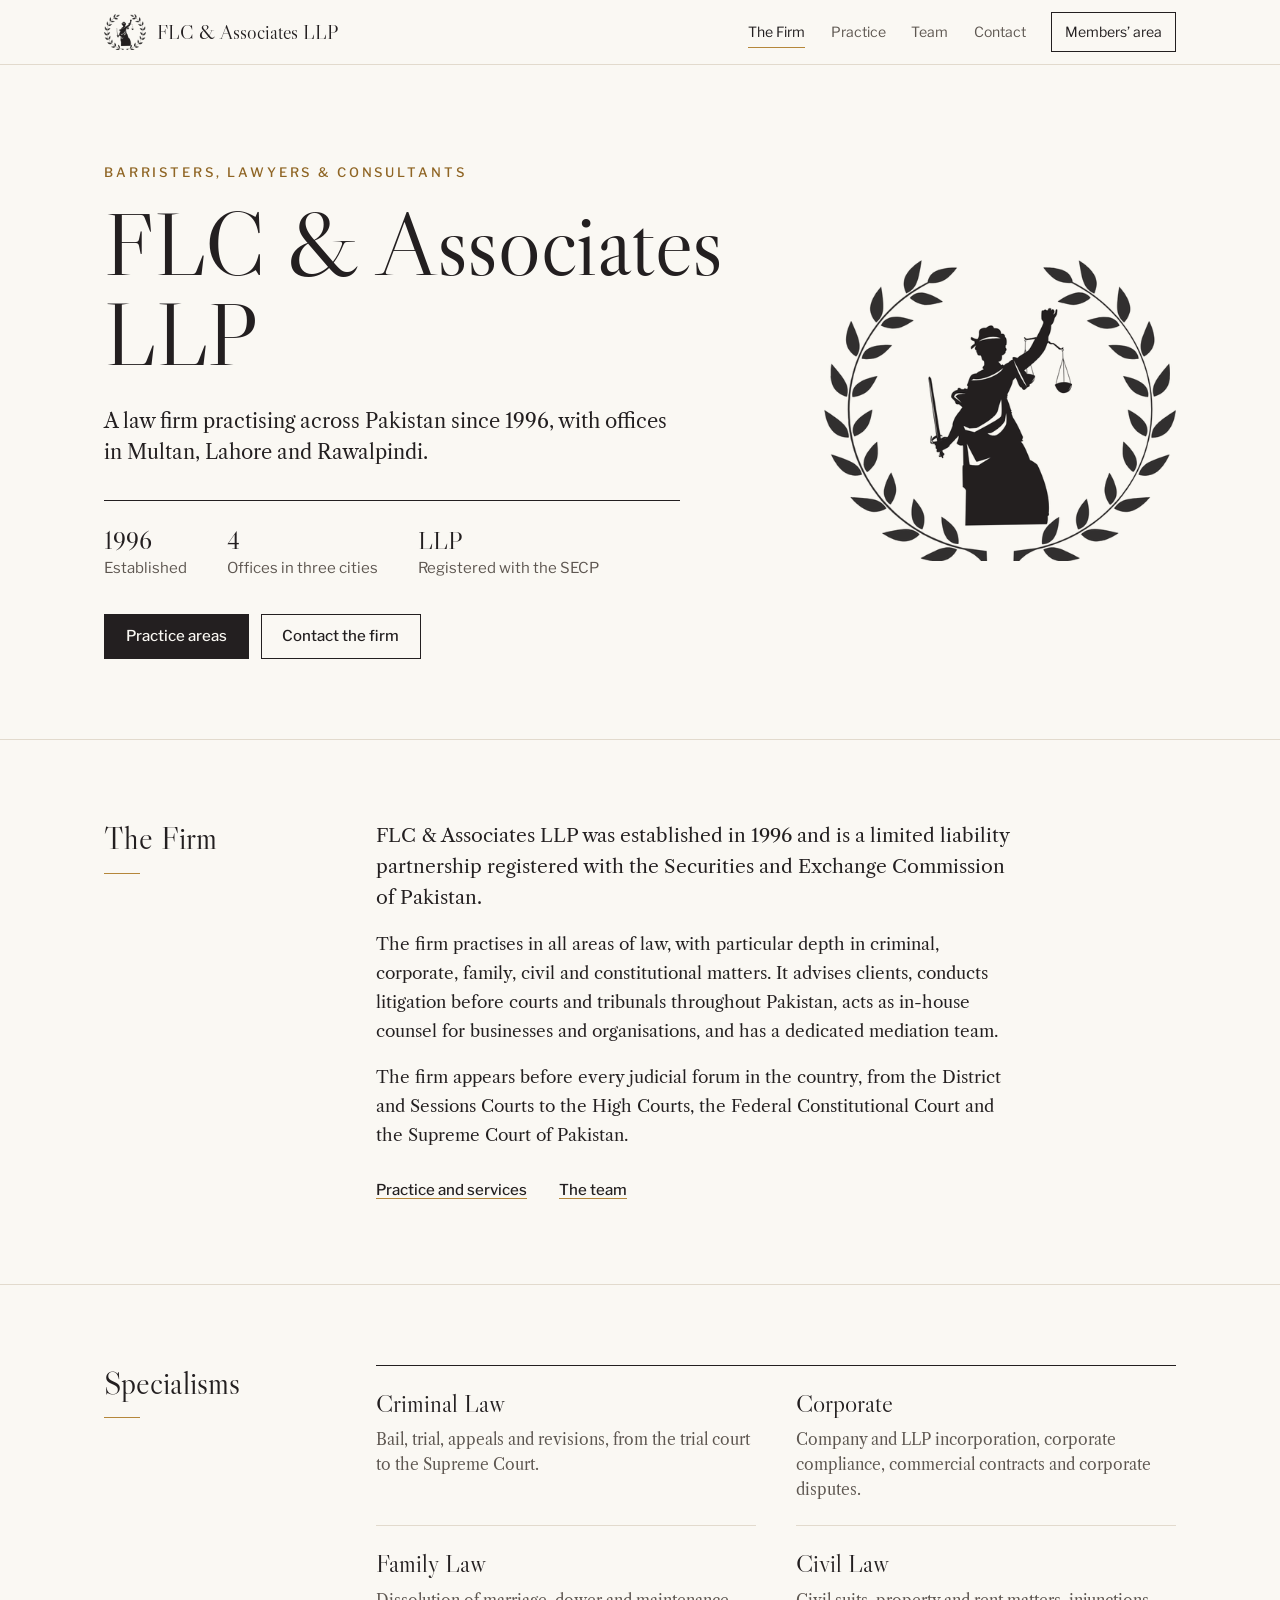
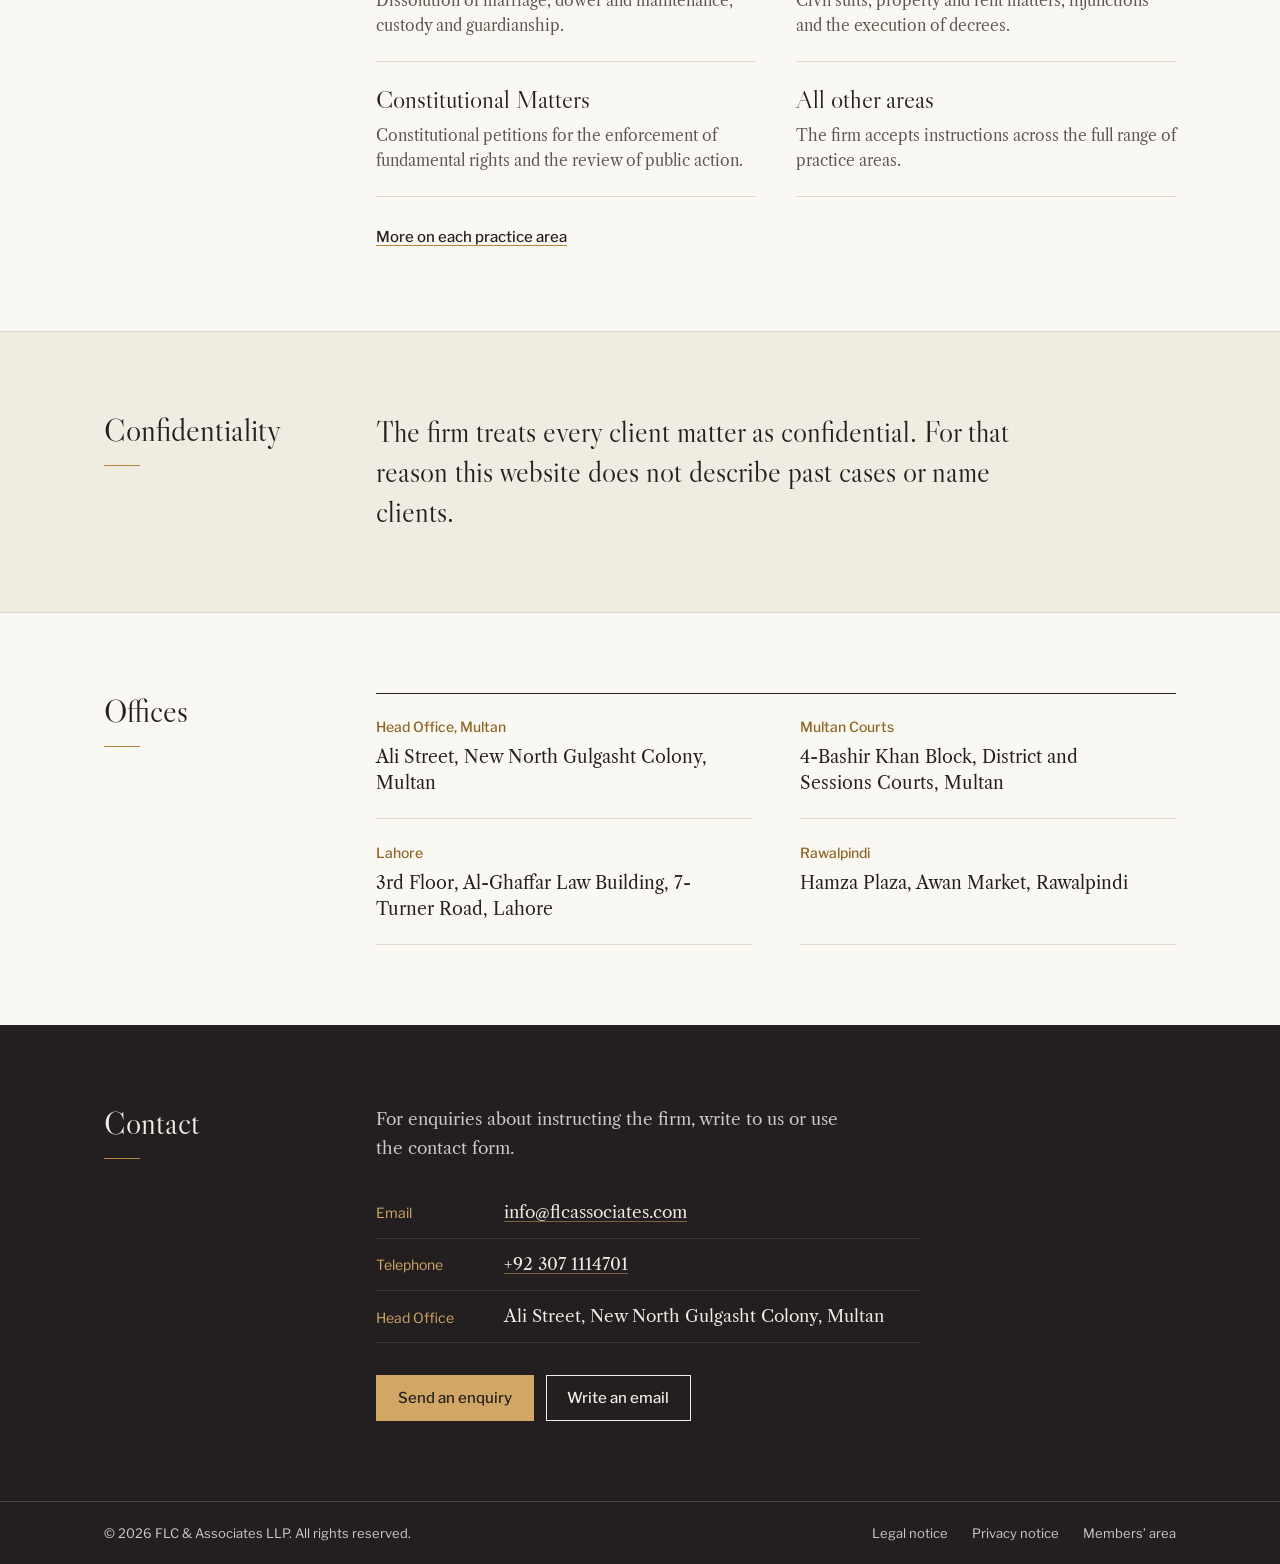
==== index.html @ a40464dc "First version of the FLC & Associates LLP website Pages: The Firm, Practice, Team, Ghalib Naseer pro" ====
<!doctype html>
<html lang="en-GB">
<head>
<meta charset="utf-8">
<meta name="viewport" content="width=device-width, initial-scale=1, viewport-fit=cover">
<title>FLC &amp; Associates LLP</title>
<meta name="description" content="FLC &amp; Associates LLP is a law firm established in 1996 with offices in Multan, Lahore and Rawalpindi, practising in criminal, corporate, family, civil and constitutional law before every court in Pakistan.">
<link rel="canonical" href="https://flcassociates.com/">
<meta property="og:type" content="website">
<meta property="og:site_name" content="FLC &amp; Associates LLP">
<meta property="og:title" content="FLC &amp; Associates LLP">
<meta property="og:description" content="FLC &amp; Associates LLP is a law firm established in 1996 with offices in Multan, Lahore and Rawalpindi, practising in criminal, corporate, family, civil and constitutional law before every court in Pakistan.">
<meta property="og:url" content="https://flcassociates.com/">
<link rel="icon" type="image/png" href="favicon.png">
<link rel="apple-touch-icon" href="img/apple-touch-icon.png">
<link rel="preload" href="fonts/libre-caslon-display-latin-400-normal.woff2" as="font" type="font/woff2" crossorigin>
<link rel="preload" href="fonts/libre-caslon-text-latin-400-normal.woff2" as="font" type="font/woff2" crossorigin>
<link rel="stylesheet" href="site.css">
<script type="application/ld+json">
{
  "@context": "https://schema.org",
  "@type": "LegalService",
  "@id": "https://flcassociates.com/#firm",
  "name": "FLC & Associates LLP",
  "url": "https://flcassociates.com/",
  "logo": "https://flcassociates.com/img/emblem-480.png",
  "email": "info@flcassociates.com",
  "telephone": "+92-307-1114701",
  "foundingDate": "1996",
  "areaServed": "Pakistan",
  "address": [
    { "@type": "PostalAddress", "streetAddress": "Ali Street, New North Gulgasht Colony", "addressLocality": "Multan", "addressCountry": "PK" },
    { "@type": "PostalAddress", "streetAddress": "4-Bashir Khan Block, District and Sessions Courts", "addressLocality": "Multan", "addressCountry": "PK" },
    { "@type": "PostalAddress", "streetAddress": "3rd Floor, Al-Ghaffar Law Building, 7-Turner Road", "addressLocality": "Lahore", "addressCountry": "PK" },
    { "@type": "PostalAddress", "streetAddress": "Hamza Plaza, Awan Market", "addressLocality": "Rawalpindi", "addressCountry": "PK" }
  ]
}
</script>
</head>
<body>
<a class="skip" href="#main">Skip to content</a>
<header class="topbar">
  <div class="wrap">
    <a class="brand" href="./"><img src="img/emblem-480.png" width="480" height="410" alt=""><span>FLC &amp; Associates LLP</span></a>
    <nav class="nav" aria-label="Site">
      <a href="index.html" aria-current="page">The Firm</a>
      <a href="practice.html">Practice</a>
      <a href="team.html">Team</a>
      <a href="contact.html">Contact</a>
      <a class="members" href="https://caselawdatabase.flcassociates.com/" rel="nofollow">Members<span class="m-hide">’ area</span></a>
    </nav>
  </div>
</header>
<main id="main">
<section class="firm-hero" aria-label="Introduction">
  <div class="wrap">
    <div>
      <p class="eyebrow">Barristers, Lawyers &amp; Consultants</p>
      <h1>FLC &amp; Associates LLP</h1>
      <p class="lede">A law firm practising across Pakistan since 1996, with offices in Multan, Lahore and Rawalpindi.</p>
      <div class="facts">
        <p><b>1996</b>Established</p>
        <p><b>4</b>Offices in three cities</p>
        <p><b>LLP</b>Registered with the SECP</p>
      </div>
      <div class="actions">
        <a class="btn btn-solid" href="practice.html">Practice areas</a>
        <a class="btn" href="contact.html">Contact the firm</a>
      </div>
    </div>
    <img class="emblem" src="img/emblem-480.png" width="480" height="410" alt="FLC &amp; Associates LLP emblem: the figure of Justice within a laurel wreath">
  </div>
</section>

<section class="section" id="firm" aria-labelledby="firm-h">
  <div class="wrap">
    <h2 id="firm-h">The Firm</h2>
    <div class="prose">
      <p class="lead">FLC &amp; Associates LLP was established in 1996 and is a limited liability partnership registered with the Securities and Exchange Commission of Pakistan.</p>
      <p>The firm practises in all areas of law, with particular depth in criminal, corporate, family, civil and constitutional matters. It advises clients, conducts litigation before courts and tribunals throughout Pakistan, acts as in-house counsel for businesses and organisations, and has a dedicated mediation team.</p>
      <p>The firm appears before every judicial forum in the country, from the District and Sessions Courts to the High Courts, the Federal Constitutional Court and the Supreme Court of Pakistan.</p>
      <div class="more"><a href="practice.html">Practice and services</a><a href="team.html">The team</a></div>
    </div>
  </div>
</section>

<section class="section" id="specialisms" aria-labelledby="spec-h">
  <div class="wrap">
    <h2 id="spec-h">Specialisms</h2>
    <div>
      <ul class="practice">
        <li><h3>Criminal Law</h3><p>Bail, trial, appeals and revisions, from the trial court to the Supreme Court.</p></li>
        <li><h3>Corporate</h3><p>Company and LLP incorporation, corporate compliance, commercial contracts and corporate disputes.</p></li>
        <li><h3>Family Law</h3><p>Dissolution of marriage, dower and maintenance, custody and guardianship.</p></li>
        <li><h3>Civil Law</h3><p>Civil suits, property and rent matters, injunctions and the execution of decrees.</p></li>
        <li><h3>Constitutional Matters</h3><p>Constitutional petitions for the enforcement of fundamental rights and the review of public action.</p></li>
        <li><h3>All other areas</h3><p>The firm accepts instructions across the full range of practice areas.</p></li>
      </ul>
      <div class="more"><a href="practice.html">More on each practice area</a></div>
    </div>
  </div>
</section>

<section class="section band" aria-labelledby="conf-h">
  <div class="wrap">
    <h2 id="conf-h">Confidentiality</h2>
    <div>
      <blockquote><p>The firm treats every client matter as confidential. For that reason this website does not describe past cases or name clients.</p></blockquote>
    </div>
  </div>
</section>

<section class="section" id="offices" aria-labelledby="offices-h">
  <div class="wrap">
    <h2 id="offices-h">Offices</h2>
    <div>
      <ul class="offices">
        <li><p class="where">Head Office, Multan</p><address>Ali Street, New North Gulgasht Colony, Multan</address></li>
        <li><p class="where">Multan Courts</p><address>4-Bashir Khan Block, District and Sessions Courts, Multan</address></li>
        <li><p class="where">Lahore</p><address>3rd Floor, Al-Ghaffar Law Building, 7-Turner Road, Lahore</address></li>
        <li><p class="where">Rawalpindi</p><address>Hamza Plaza, Awan Market, Rawalpindi</address></li>
      </ul>
    </div>
  </div>
</section>

</main>
<section class="contact" id="contact" aria-labelledby="contact-h">
  <div class="wrap">
    <h2 id="contact-h">Contact</h2>
    <div>
      <p class="note">For enquiries about instructing the firm, write to us or use the contact form.</p>
      <dl>
        <div><dt>Email</dt><dd><a href="mailto:info@flcassociates.com">info@flcassociates.com</a></dd></div>
        <div><dt>Telephone</dt><dd><a href="tel:+923071114701">+92 307 1114701</a></dd></div>
        <div><dt>Head Office</dt><dd>Ali Street, New North Gulgasht Colony, Multan</dd></div>
      </dl>
      <div class="actions">
        <a class="btn btn-solid" href="contact.html#form">Send an enquiry</a>
        <a class="btn" href="mailto:info@flcassociates.com">Write an email</a>
      </div>
    </div>
  </div>
</section>
<footer class="site">
  <div class="wrap">
    <span>© 2026 FLC &amp; Associates LLP. All rights reserved.</span>
    <nav aria-label="Legal">
      <a href="legal-notice.html">Legal notice</a>
      <a href="privacy.html">Privacy notice</a>
      <a href="https://caselawdatabase.flcassociates.com/" rel="nofollow">Members’ area</a>
    </nav>
  </div>
</footer>
</body>
</html>
---- site.css ----
@font-face { font-family: "Caslon Display"; src: url("fonts/libre-caslon-display-latin-400-normal.woff2") format("woff2"); font-weight: 400; font-style: normal; font-display: swap; }
@font-face { font-family: "Caslon Text"; src: url("fonts/libre-caslon-text-latin-400-normal.woff2") format("woff2"); font-weight: 400; font-style: normal; font-display: swap; }
@font-face { font-family: "Caslon Text"; src: url("fonts/libre-caslon-text-latin-400-italic.woff2") format("woff2"); font-weight: 400; font-style: italic; font-display: swap; }
@font-face { font-family: "Franklin"; src: url("fonts/libre-franklin-latin-wght-normal.woff2") format("woff2"); font-weight: 100 900; font-style: normal; font-display: swap; }

:root {
  --paper: #FAF8F3;
  --stone: #F1ECE2;
  --deep: #231F20;
  --deep-2: #2C2728;
  --ink: #231F20;
  --muted: #5E5751;
  --gold: #8F6524;
  --gold-bright: #B5873A;
  --gold-line: #B5873A;
  --rule: #E2DACD;
  --display: "Caslon Display", "Caslon Text", "Big Caslon", Georgia, serif;
  --text: "Caslon Text", "Big Caslon", Georgia, serif;
  --ui: "Franklin", "Franklin Gothic Medium", "Helvetica Neue", Arial, sans-serif;
  --margin-col: 13rem;
}
*, *::before, *::after { box-sizing: border-box; }
html { scroll-behavior: smooth; -webkit-text-size-adjust: 100%; }
@media (prefers-reduced-motion: reduce) { html { scroll-behavior: auto; } }
body { margin: 0; background: var(--paper); color: var(--ink); font-family: var(--text); font-size: 1.0625rem; line-height: 1.7; -webkit-font-smoothing: antialiased; }
img { max-width: 100%; height: auto; }
a { color: inherit; text-decoration-color: var(--gold-line); text-decoration-thickness: 1px; text-underline-offset: 0.2em; }
a:hover { color: var(--gold); }
:focus-visible { outline: 2px solid var(--gold-line); outline-offset: 3px; }
h1, h2, h3, h4, p, ul, ol, dl, dd, address { margin: 0; padding: 0; font-style: normal; }
ul, ol { list-style: none; }
.wrap { max-width: 72rem; margin-inline: auto; padding-inline: clamp(1.25rem, 4vw, 2.5rem); }
.skip { position: absolute; left: -999px; top: 0; background: var(--ink); color: var(--paper); padding: 0.6rem 1rem; font-family: var(--ui); font-size: 0.9rem; z-index: 20; }
.skip:focus { left: 0; }
.sr-only { position: absolute; width: 1px; height: 1px; overflow: hidden; clip-path: inset(50%); white-space: nowrap; }

/* Top bar */
.topbar { position: sticky; top: 0; z-index: 10; background: var(--paper); border-bottom: 1px solid var(--rule); }
.topbar .wrap { display: flex; align-items: center; justify-content: space-between; gap: 2rem; padding-block: 0.75rem; }
.brand { display: flex; align-items: center; gap: 0.7rem; font-family: var(--display); font-size: 1.25rem; line-height: 1.1; text-decoration: none; white-space: nowrap; }
.brand img { width: 2.6rem; height: auto; }
.nav { display: flex; align-items: center; gap: 1.6rem; overflow-x: auto; scrollbar-width: none; font-family: var(--ui); font-size: 0.875rem; }
.nav::-webkit-scrollbar { display: none; }
.nav a { text-decoration: none; color: var(--muted); white-space: nowrap; padding-block: 0.2rem; }
.nav a:hover { color: var(--ink); }
.nav a[aria-current="page"] { color: var(--ink); box-shadow: 0 1px 0 var(--gold-line); }
.nav .members { border: 1px solid var(--ink); color: var(--ink); padding: 0.45rem 0.8rem; }
.nav .members:hover { border-color: var(--gold); color: var(--gold); }

/* Buttons */
.actions { margin-top: 2rem; display: flex; flex-wrap: wrap; gap: 0.75rem; }
.btn { display: inline-block; font-family: var(--ui); font-size: 0.9375rem; font-weight: 500; line-height: 1; padding: 0.9rem 1.3rem; border: 1px solid var(--ink); background: transparent; color: var(--ink); text-decoration: none; cursor: pointer; }
.btn-solid { background: var(--ink); border-color: var(--ink); color: var(--paper); }
.btn:hover { border-color: var(--gold); color: var(--gold); }
.btn-solid:hover { background: var(--gold); border-color: var(--gold); color: #fff; }

/* Firm hero */
.firm-hero { padding-block: clamp(3rem, 8vw, 6rem) clamp(3rem, 7vw, 5rem); }
.firm-hero .wrap { display: grid; grid-template-columns: minmax(0, 1fr) minmax(0, 22rem); gap: clamp(2rem, 6vw, 5rem); align-items: center; }
.eyebrow { font-family: var(--ui); font-size: 0.8125rem; font-weight: 500; letter-spacing: 0.22em; text-transform: uppercase; color: var(--gold); }
.firm-hero h1 { margin-top: 1rem; font-family: var(--display); font-weight: 400; font-size: clamp(2.8rem, 7.4vw, 5.6rem); line-height: 1; letter-spacing: -0.005em; }
.firm-hero .lede { margin-top: 1.75rem; max-width: 36rem; font-size: 1.25rem; line-height: 1.55; }
.firm-hero .facts { margin-top: 2rem; padding-top: 1.5rem; border-top: 1px solid var(--ink); display: flex; flex-wrap: wrap; gap: 0.75rem 2.5rem; max-width: 36rem; font-family: var(--ui); font-size: 0.9375rem; color: var(--muted); }
.firm-hero .facts b { display: block; font-family: var(--display); font-weight: 400; font-size: 1.6rem; line-height: 1.2; color: var(--ink); }
.emblem { display: block; width: 100%; max-width: 22rem; margin-inline: auto; }

/* Page head (inner pages) */
.page-head { padding-block: clamp(2.5rem, 6vw, 4.5rem) clamp(1.5rem, 4vw, 2.5rem); border-bottom: 1px solid var(--rule); }
.page-head h1 { margin-top: 0.75rem; font-family: var(--display); font-weight: 400; font-size: clamp(2.4rem, 6vw, 4rem); line-height: 1.05; }
.page-head p.sub { margin-top: 1rem; max-width: 40rem; font-size: 1.15rem; line-height: 1.55; color: var(--muted); }

/* Sections: heading in the margin, as in a law report */
.section { border-top: 1px solid var(--rule); padding-block: clamp(3rem, 7vw, 5rem); }
.section.first { border-top: 0; }
.section > .wrap { display: grid; grid-template-columns: var(--margin-col) minmax(0, 1fr); column-gap: clamp(2rem, 5vw, 4rem); }
.section h2 { font-family: var(--display); font-weight: 400; font-size: 2rem; line-height: 1.15; align-self: start; position: sticky; top: 6rem; }
.section h2::after { content: ""; display: block; width: 2.25rem; height: 1px; background: var(--gold-line); margin-top: 1rem; }
.section[id] { scroll-margin-top: 4.5rem; }
.intro { max-width: 40rem; color: var(--muted); margin-bottom: 2.25rem; }
h3 { font-family: var(--text); font-weight: 400; font-style: italic; font-size: 1.35rem; line-height: 1.3; margin: 3rem 0 0.5rem; padding-bottom: 0.6rem; border-bottom: 1px solid var(--ink); }
.body > h3:first-child, .intro + h3 { margin-top: 0; }
h4 { font-family: var(--text); font-weight: 400; font-size: 1.15rem; line-height: 1.4; }
.prose p { max-width: 40rem; }
.prose p + p { margin-top: 1.1rem; }
.prose p.lead { font-size: 1.2rem; line-height: 1.6; }

/* Grids of short entries */
.practice { display: grid; grid-template-columns: repeat(2, minmax(0, 1fr)); column-gap: 2.5rem; border-top: 1px solid var(--ink); }
.practice.three { grid-template-columns: repeat(3, minmax(0, 1fr)); }
.practice li { padding-block: 1.4rem; border-bottom: 1px solid var(--rule); }
.practice h3 { font-family: var(--display); font-style: normal; font-size: 1.6rem; line-height: 1.2; margin: 0; padding: 0; border: 0; }
.practice p { margin-top: 0.6rem; font-size: 0.97rem; line-height: 1.6; color: var(--muted); }
.more { margin-top: 1.75rem; display: flex; flex-wrap: wrap; gap: 0.5rem 2rem; font-family: var(--ui); font-size: 0.9375rem; font-weight: 500; }
.forums { columns: 2; column-gap: 2.5rem; border-top: 1px solid var(--ink); }
.forums li { break-inside: avoid; padding-block: 0.8rem; border-bottom: 1px solid var(--rule); font-size: 1.05rem; }
.note-small { margin-top: 1.25rem; max-width: 40rem; font-family: var(--ui); font-size: 0.875rem; color: var(--muted); }

/* Confidentiality band */
.band { background: var(--stone); }
.band blockquote { margin: 0; max-width: 42rem; font-family: var(--display); font-size: clamp(1.4rem, 2.6vw, 1.85rem); line-height: 1.35; }

/* Team */
.team { display: grid; grid-template-columns: repeat(3, minmax(0, 1fr)); gap: 2.5rem 2rem; }
.person { display: flex; flex-direction: column; }
.person .photo { aspect-ratio: 4 / 5; background: var(--stone); border: 1px solid var(--rule); display: grid; place-items: center; overflow: hidden; }
.person .photo img { width: 100%; height: 100%; object-fit: cover; object-position: center top; }
.person .initials { font-family: var(--display); font-size: 3rem; color: var(--gold); }
.person .role { margin-top: 1rem; font-family: var(--ui); font-size: 0.8125rem; font-weight: 500; letter-spacing: 0.12em; text-transform: uppercase; color: var(--gold); }
.person h3 { margin: 0.35rem 0 0; padding: 0; border: 0; font-family: var(--display); font-style: normal; font-size: 1.5rem; }
.person .quals { margin-top: 0.4rem; font-size: 0.97rem; line-height: 1.55; color: var(--muted); }
.person .btn { margin-top: 1.1rem; align-self: flex-start; font-size: 0.875rem; padding: 0.75rem 1.1rem; }
.placeholder { outline: 1px dashed var(--gold-line); outline-offset: 4px; }

/* Offices */
.offices { display: grid; grid-template-columns: repeat(2, minmax(0, 1fr)); column-gap: 3rem; border-top: 1px solid var(--ink); }
.offices li { padding-block: 1.35rem; border-bottom: 1px solid var(--rule); }
.offices .where { font-family: var(--ui); font-size: 0.875rem; font-weight: 500; color: var(--gold); }
.offices address { margin-top: 0.3rem; font-size: 1.1rem; line-height: 1.5; max-width: 22rem; }

/* Contact band */
.contact { background: var(--deep); color: #F1EDE4; padding-block: clamp(3rem, 7vw, 5rem); }
.contact .wrap { display: grid; grid-template-columns: var(--margin-col) minmax(0, 1fr); column-gap: clamp(2rem, 5vw, 4rem); }
.contact h2 { font-family: var(--display); font-weight: 400; font-size: 2rem; line-height: 1.15; }
.contact h2::after { content: ""; display: block; width: 2.25rem; height: 1px; background: var(--gold-bright); margin-top: 1rem; }
.contact .note { max-width: 30rem; color: #CFCAC5; margin-bottom: 1.5rem; }
.contact dl > div { display: grid; grid-template-columns: 7rem minmax(0, 1fr); column-gap: 1rem; padding-block: 0.7rem; border-bottom: 1px solid #3D3836; max-width: 34rem; }
.contact dt { font-family: var(--ui); font-size: 0.875rem; color: #D2A766; padding-top: 0.2rem; }
.contact dd { overflow-wrap: anywhere; }
.contact a { text-decoration-color: #7A6240; }
.contact a:hover { color: #E3BE84; }
.contact .btn { border-color: #F1EDE4; color: #F1EDE4; }
.contact .btn-solid { background: #D2A766; border-color: #D2A766; color: var(--deep); }
.contact .btn:hover { border-color: #E3BE84; color: #E3BE84; }
.contact .btn-solid:hover { background: #E3BE84; color: var(--deep); }

/* Form */
.form { display: grid; grid-template-columns: repeat(2, minmax(0, 1fr)); gap: 1.1rem 1.5rem; max-width: 44rem; }
.form .full { grid-column: 1 / -1; }
.form label { display: block; font-family: var(--ui); font-size: 0.875rem; font-weight: 500; margin-bottom: 0.35rem; }
.form input, .form select, .form textarea { width: 100%; font: inherit; font-size: 1rem; color: var(--ink); background: #fff; border: 1px solid #CFC6B8; border-radius: 0; padding: 0.7rem 0.8rem; }
.form textarea { min-height: 9rem; resize: vertical; }
.form input:focus, .form select:focus, .form textarea:focus { outline: 2px solid var(--gold-line); outline-offset: 0; border-color: var(--gold-line); }
.form .check { display: flex; gap: 0.6rem; align-items: flex-start; font-family: var(--ui); font-size: 0.875rem; line-height: 1.5; color: var(--muted); }
.form .check input { width: auto; margin-top: 0.2rem; }
.form .hp { position: absolute; left: -5000px; }
.form-warning { max-width: 44rem; margin-bottom: 1.75rem; padding: 1rem 1.2rem; background: var(--stone); border-left: 2px solid var(--gold-line); font-family: var(--ui); font-size: 0.9rem; line-height: 1.55; }
.form-status { grid-column: 1 / -1; font-family: var(--ui); font-size: 0.9375rem; min-height: 1.5rem; }

/* Legal text */
.legal h3 { margin-top: 2.5rem; }
.legal p, .legal li { max-width: 42rem; }
.legal p + p, .legal ul { margin-top: 0.9rem; }
.legal ul { list-style: disc; padding-left: 1.25rem; }
.legal li + li { margin-top: 0.4rem; }

/* Footer */
footer.site { background: var(--deep); color: #CFCAC5; border-top: 1px solid #4A4443; font-family: var(--ui); font-size: 0.8125rem; }
footer.site .wrap { display: flex; flex-wrap: wrap; justify-content: space-between; gap: 0.5rem 2rem; padding-block: 1.25rem; }
footer.site nav { display: flex; flex-wrap: wrap; gap: 0.5rem 1.5rem; }
footer.site a { text-decoration: none; }
footer.site a:hover { color: #E3BE84; }

/* Profile page (from the personal portfolio) */
.hero { padding-block: clamp(3rem, 8vw, 6rem) clamp(3rem, 7vw, 5rem); }
.hero .wrap { display: grid; grid-template-columns: minmax(0, 1fr) minmax(0, 20rem); gap: clamp(2rem, 6vw, 5rem); align-items: center; }
.hero h1 { font-family: var(--display); font-weight: 400; font-size: clamp(3rem, 8vw, 5.8rem); line-height: 0.98; }
.fullname { margin-top: 1rem; font-style: italic; font-size: 1.2rem; color: var(--muted); }
.calling { margin-top: 1.75rem; max-width: 34rem; font-size: 1.2rem; line-height: 1.55; }
.firm { margin-top: 2.25rem; padding-top: 1.75rem; border-top: 1px solid var(--ink); display: flex; align-items: center; gap: 1.1rem; max-width: 34rem; }
.firm img { width: 4rem; height: auto; flex: none; }
.firm-role { font-family: var(--display); font-size: 1.55rem; line-height: 1.2; }
.firm-place { margin-top: 0.25rem; font-family: var(--ui); font-size: 0.875rem; color: var(--muted); }
.also { margin-top: 1.25rem; max-width: 34rem; font-family: var(--ui); font-size: 0.9375rem; line-height: 1.55; color: var(--muted); }
.also li + li { margin-top: 0.2rem; }
.also b { font-weight: 500; color: var(--ink); }
.portrait { display: block; width: 100%; }
.crumb { font-family: var(--ui); font-size: 0.875rem; color: var(--muted); padding-top: 1.5rem; }
.crumb a { color: var(--muted); }
.profile { display: grid; grid-template-columns: minmax(0, 1fr) minmax(0, 17rem); gap: clamp(2rem, 4vw, 3.5rem); }
.panel + .panel { margin-top: 2.25rem; }
.panel-title { font-style: italic; font-size: 1.1rem; padding-bottom: 0.5rem; border-bottom: 1px solid var(--ink); margin-bottom: 0.4rem; }
.areas li, .creds > div { padding-block: 0.55rem; border-bottom: 1px solid var(--rule); font-size: 0.95rem; line-height: 1.45; }
.creds dt { font-family: var(--ui); font-size: 0.8125rem; color: var(--gold); }
.creds small { display: block; font-family: var(--ui); font-size: 0.8125rem; color: var(--muted); margin-top: 0.15rem; }
.ledger > li, .works > li { display: grid; grid-template-columns: 9.5rem minmax(0, 1fr); column-gap: 1.5rem; padding-block: 1.15rem; border-bottom: 1px solid var(--rule); }
.works > li { grid-template-columns: 4rem minmax(0, 1fr); }
.ledger .d, .works .y { font-family: var(--ui); font-size: 0.875rem; color: var(--gold); padding-top: 0.3rem; font-variant-numeric: tabular-nums; }
.org { font-style: italic; margin-top: 0.1rem; }
.desc, .earlier { margin-top: 0.4rem; font-size: 0.97rem; line-height: 1.6; color: var(--muted); max-width: 40rem; }
.earlier b { font-weight: 400; color: var(--ink); }
.meta { margin-top: 0.2rem; font-size: 0.97rem; color: var(--muted); }
.links { margin-top: 0.5rem; display: flex; flex-wrap: wrap; gap: 0.3rem 1.25rem; font-family: var(--ui); font-size: 0.875rem; }
.cite { margin-top: 0.5rem; font-family: var(--ui); font-size: 0.875rem; }
.cite summary { cursor: pointer; color: var(--muted); width: fit-content; }
.cite p { margin-top: 0.4rem; padding: 0.75rem 1rem; background: var(--stone); font-family: var(--text); font-size: 0.95rem; line-height: 1.55; }
.footnote { margin-top: 1.5rem; font-family: var(--ui); font-size: 0.8125rem; color: var(--muted); }
.feature { background: var(--stone); padding: clamp(1.5rem, 3vw, 2.25rem); }
.feature .label, .feature .yr, .feature .jr { font-family: var(--ui); font-size: 0.875rem; color: var(--muted); }
.feature .label { color: var(--gold); font-weight: 500; }
.feature .label::after, .feature .yr::after { content: ","; }
.feature h4 { font-family: var(--display); font-size: clamp(1.5rem, 2.6vw, 1.95rem); line-height: 1.22; margin-top: 0.75rem; max-width: 38rem; }
.feature h4 + p { margin-top: 0.9rem; max-width: 40rem; color: var(--muted); font-size: 1rem; }
.feature + h3, .feature + .works { margin-top: 3rem; }
.outlet-head { display: flex; flex-wrap: wrap; align-items: baseline; justify-content: space-between; gap: 0.25rem 1.5rem; margin-top: 3rem; padding-bottom: 0.6rem; border-bottom: 1px solid var(--ink); }
.outlet:first-of-type .outlet-head { margin-top: 0; }
.outlet-head h3 { margin: 0; padding: 0; border: 0; }
.outlet-head span, .outlet-head a { font-family: var(--ui); font-size: 0.875rem; color: var(--muted); }
.columns > li { display: grid; grid-template-columns: 9.5rem minmax(0, 1fr); column-gap: 1.5rem; padding-block: 0.8rem; border-bottom: 1px solid var(--rule); line-height: 1.45; }
.columns time { font-family: var(--ui); font-size: 0.875rem; color: var(--gold); padding-top: 0.2rem; font-variant-numeric: tabular-nums; }
.columns a { text-decoration: none; }
.columns a:hover { text-decoration: underline; }
.honours { display: grid; grid-template-columns: repeat(2, minmax(0, 1fr)); column-gap: 3rem; }
.honours li { padding-block: 1.1rem; border-bottom: 1px solid var(--rule); }
.honours strong { display: block; font-weight: 400; font-size: 1.1rem; line-height: 1.4; }
.honours span { display: block; margin-top: 0.3rem; font-size: 0.95rem; line-height: 1.55; color: var(--muted); }
.jump { display: flex; flex-wrap: wrap; gap: 0.4rem 1.5rem; margin-top: 2rem; font-family: var(--ui); font-size: 0.875rem; }

@media (max-width: 60rem) {
  .section > .wrap, .contact .wrap { grid-template-columns: minmax(0, 1fr); }
  .section h2, .contact h2 { position: static; margin-bottom: 2rem; }
  .profile { grid-template-columns: minmax(0, 1fr); }
  .team { grid-template-columns: repeat(2, minmax(0, 1fr)); }
  .practice.three { grid-template-columns: repeat(2, minmax(0, 1fr)); }
}
@media (max-width: 46rem) {
  .firm-hero .wrap, .hero .wrap { grid-template-columns: minmax(0, 1fr); }
  .emblem { order: -1; max-width: 12rem; margin-inline: 0; }
  .hero-portrait { order: -1; max-width: 13rem; }
  .practice, .practice.three, .offices, .honours, .form { grid-template-columns: minmax(0, 1fr); }
  .forums { columns: 1; }
  .team { grid-template-columns: minmax(0, 1fr); max-width: 22rem; }
  .ledger > li, .columns > li { grid-template-columns: minmax(0, 1fr); row-gap: 0.15rem; }
  .ledger .d, .columns time { padding-top: 0; }
  .works > li { grid-template-columns: 3.25rem minmax(0, 1fr); column-gap: 1rem; }
  .topbar .wrap { flex-direction: column; align-items: flex-start; gap: 0.5rem; padding-block: 0.7rem; }
  .nav { width: 100%; gap: 1.25rem; }
  .section[id] { scroll-margin-top: 7rem; }
  .contact dl > div { grid-template-columns: minmax(0, 1fr); }
}
@media print {
  .topbar, .actions, .nav { display: none; }
  .contact, footer.site { background: #fff; color: #000; }
}

/* Sections without a margin heading */
.section.single > .wrap { display: block; }
.section.single h2.sr-only { position: absolute; }
@media (max-width: 46rem) {
  .nav { gap: 1rem; font-size: 0.8125rem; }
  .nav .members { padding: 0.35rem 0.6rem; }
}
@media (max-width: 46rem) { .m-hide { display: none; } }

/* Team: styled portraits and the list of advocates */
.person .photo { aspect-ratio: 800 / 834; background: none; border: 0; overflow: visible; display: block; }
.person .photo img { width: 100%; height: auto; object-fit: contain; }
.person .ring { display: grid; place-items: center; width: 88%; aspect-ratio: 1; margin: 7% auto 0; border-radius: 50%; background: var(--stone); box-shadow: 0 0 0 6px var(--paper), 0 0 0 8px var(--gold-line); }
.person .bio { margin-top: 0.6rem; font-size: 0.95rem; line-height: 1.6; color: var(--muted); }
.section > .wrap > .team { grid-column: 2; }
.list-head { margin-top: 2.5rem; }
.list-head:first-child { margin-top: 0; }
.names { columns: 3; column-gap: 2rem; margin-top: 0.75rem; }
.names li { break-inside: avoid; padding-block: 0.45rem; border-bottom: 1px solid var(--rule); font-size: 0.98rem; line-height: 1.4; }
@media (max-width: 60rem) { .section > .wrap > .team { grid-column: auto; } .names { columns: 2; } }
@media (max-width: 46rem) { .names { columns: 1; } }
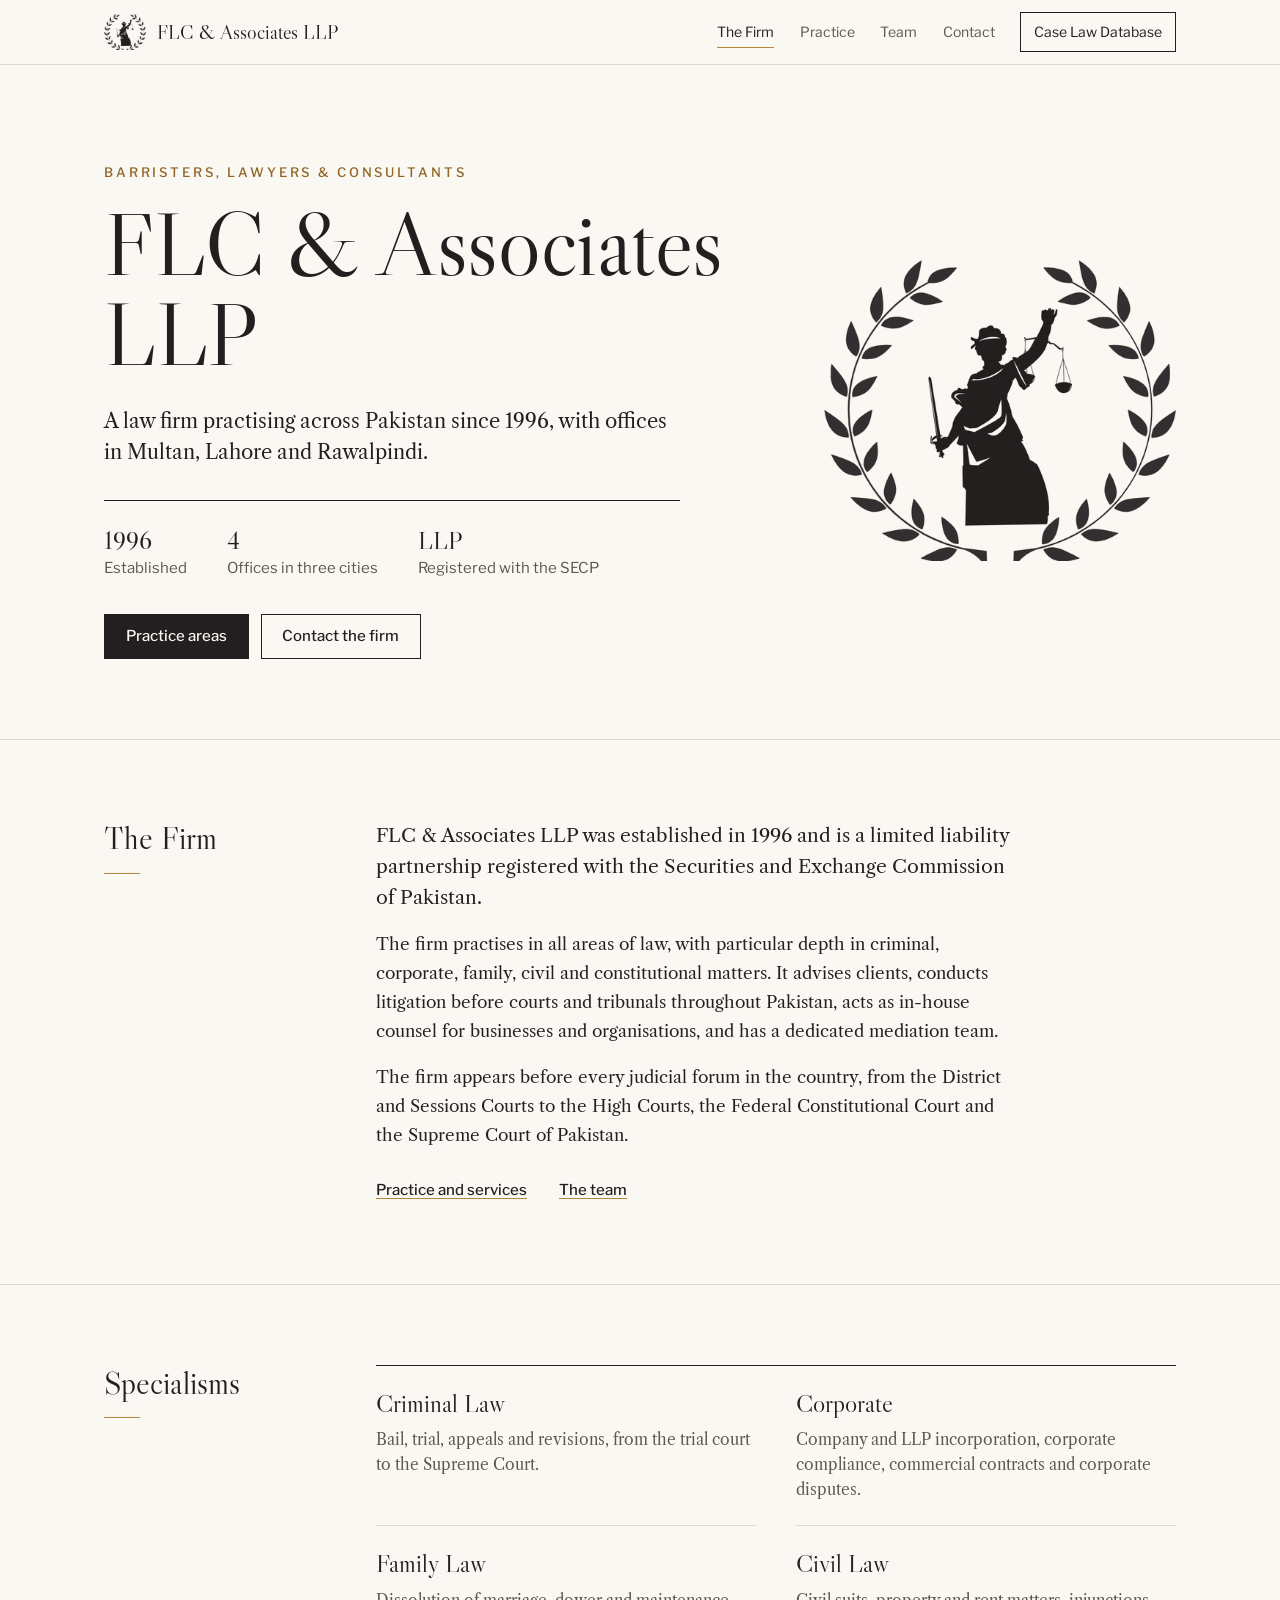
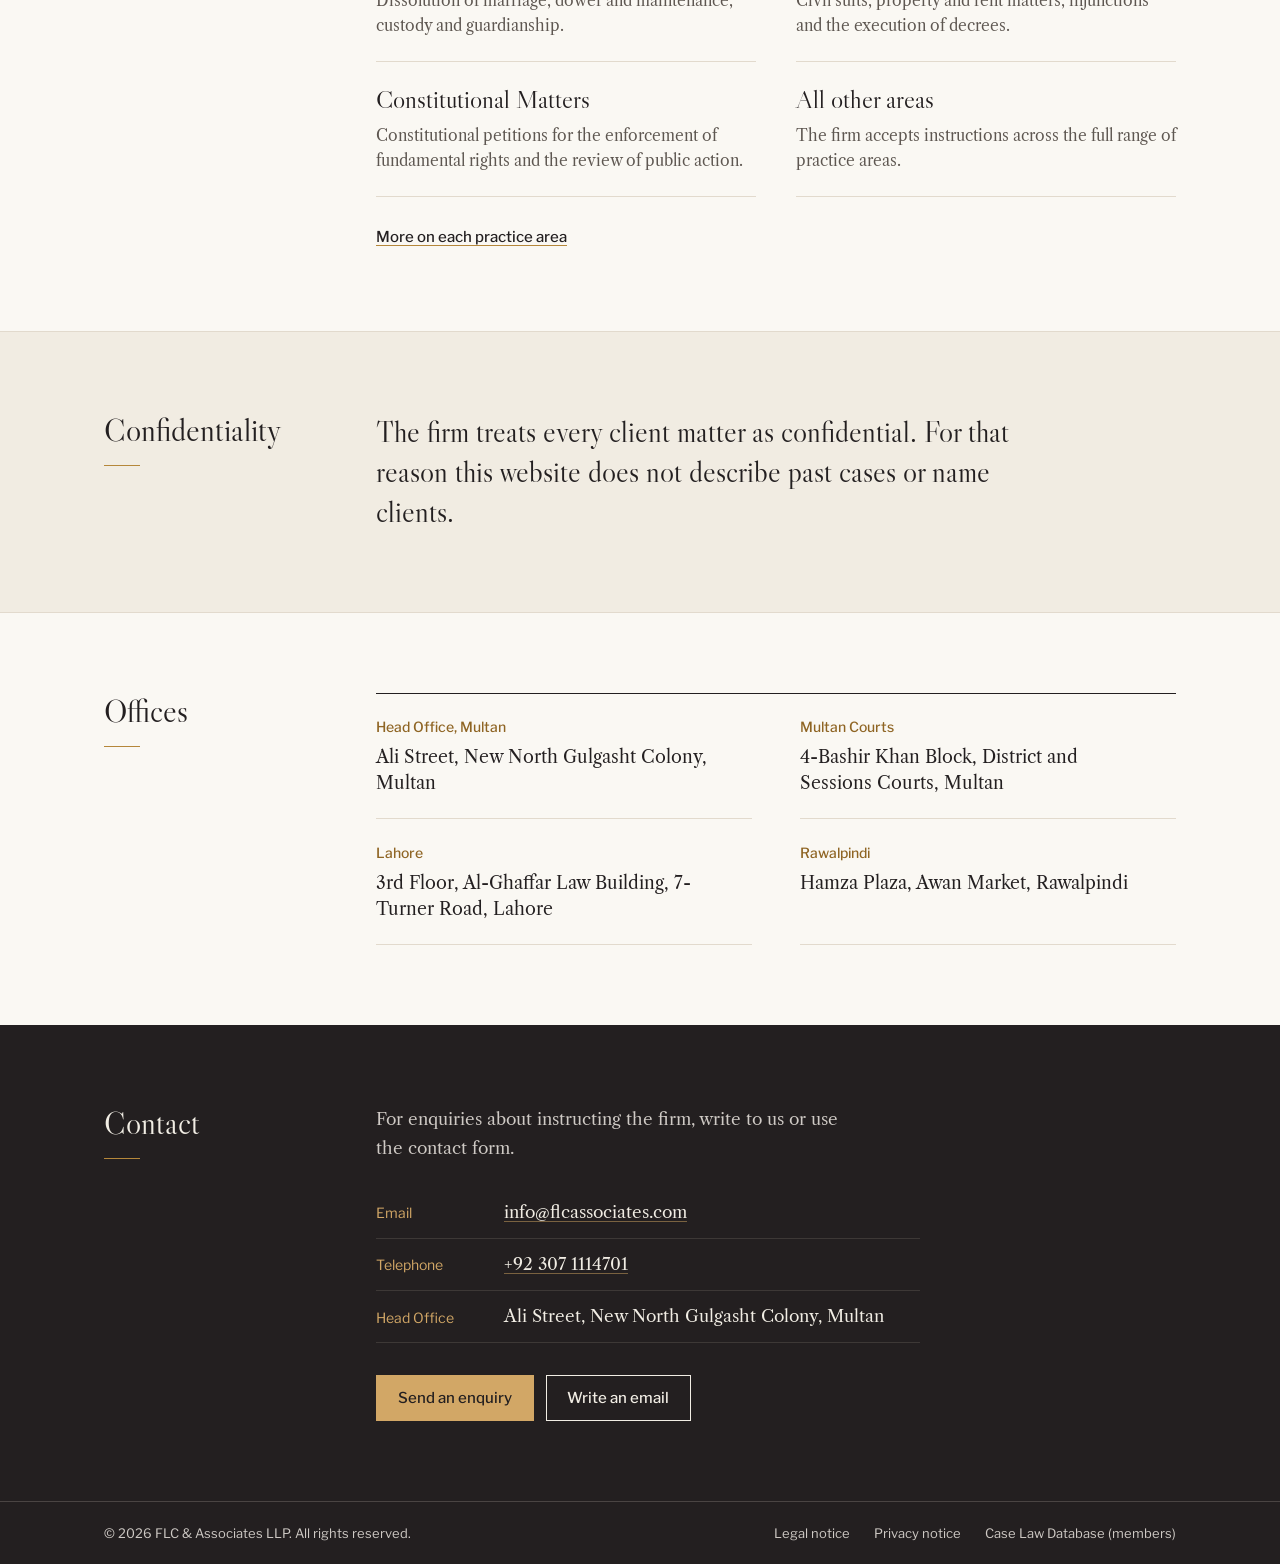
==== commit 17bc84a0: "Add a Case Law Database tab to the site menu The menu button now reads "Case Law Database" ("Databas" ====
--- a/index.html
+++ b/index.html
@@ -43,11 +43,11 @@
   <div class="wrap">
     <a class="brand" href="./"><img src="img/emblem-480.png" width="480" height="410" alt=""><span>FLC &amp; Associates LLP</span></a>
     <nav class="nav" aria-label="Site">
-      <a href="index.html" aria-current="page">The Firm</a>
+      <a href="./" aria-current="page">The Firm</a>
       <a href="practice.html">Practice</a>
       <a href="team.html">Team</a>
       <a href="contact.html">Contact</a>
-      <a class="members" href="https://caselawdatabase.flcassociates.com/" rel="nofollow">Members<span class="m-hide">’ area</span></a>
+      <a class="members" href="https://caselawdatabase.flcassociates.com/" target="_blank" rel="nofollow noopener" title="Case Law Database (members only, opens in a new tab)"><span class="m-hide">Case Law </span>Database</a>
     </nav>
   </div>
 </header>
@@ -148,7 +148,7 @@
     <nav aria-label="Legal">
       <a href="legal-notice.html">Legal notice</a>
       <a href="privacy.html">Privacy notice</a>
-      <a href="https://caselawdatabase.flcassociates.com/" rel="nofollow">Members’ area</a>
+      <a href="https://caselawdatabase.flcassociates.com/" target="_blank" rel="nofollow noopener">Case Law Database (members)</a>
     </nav>
   </div>
 </footer>
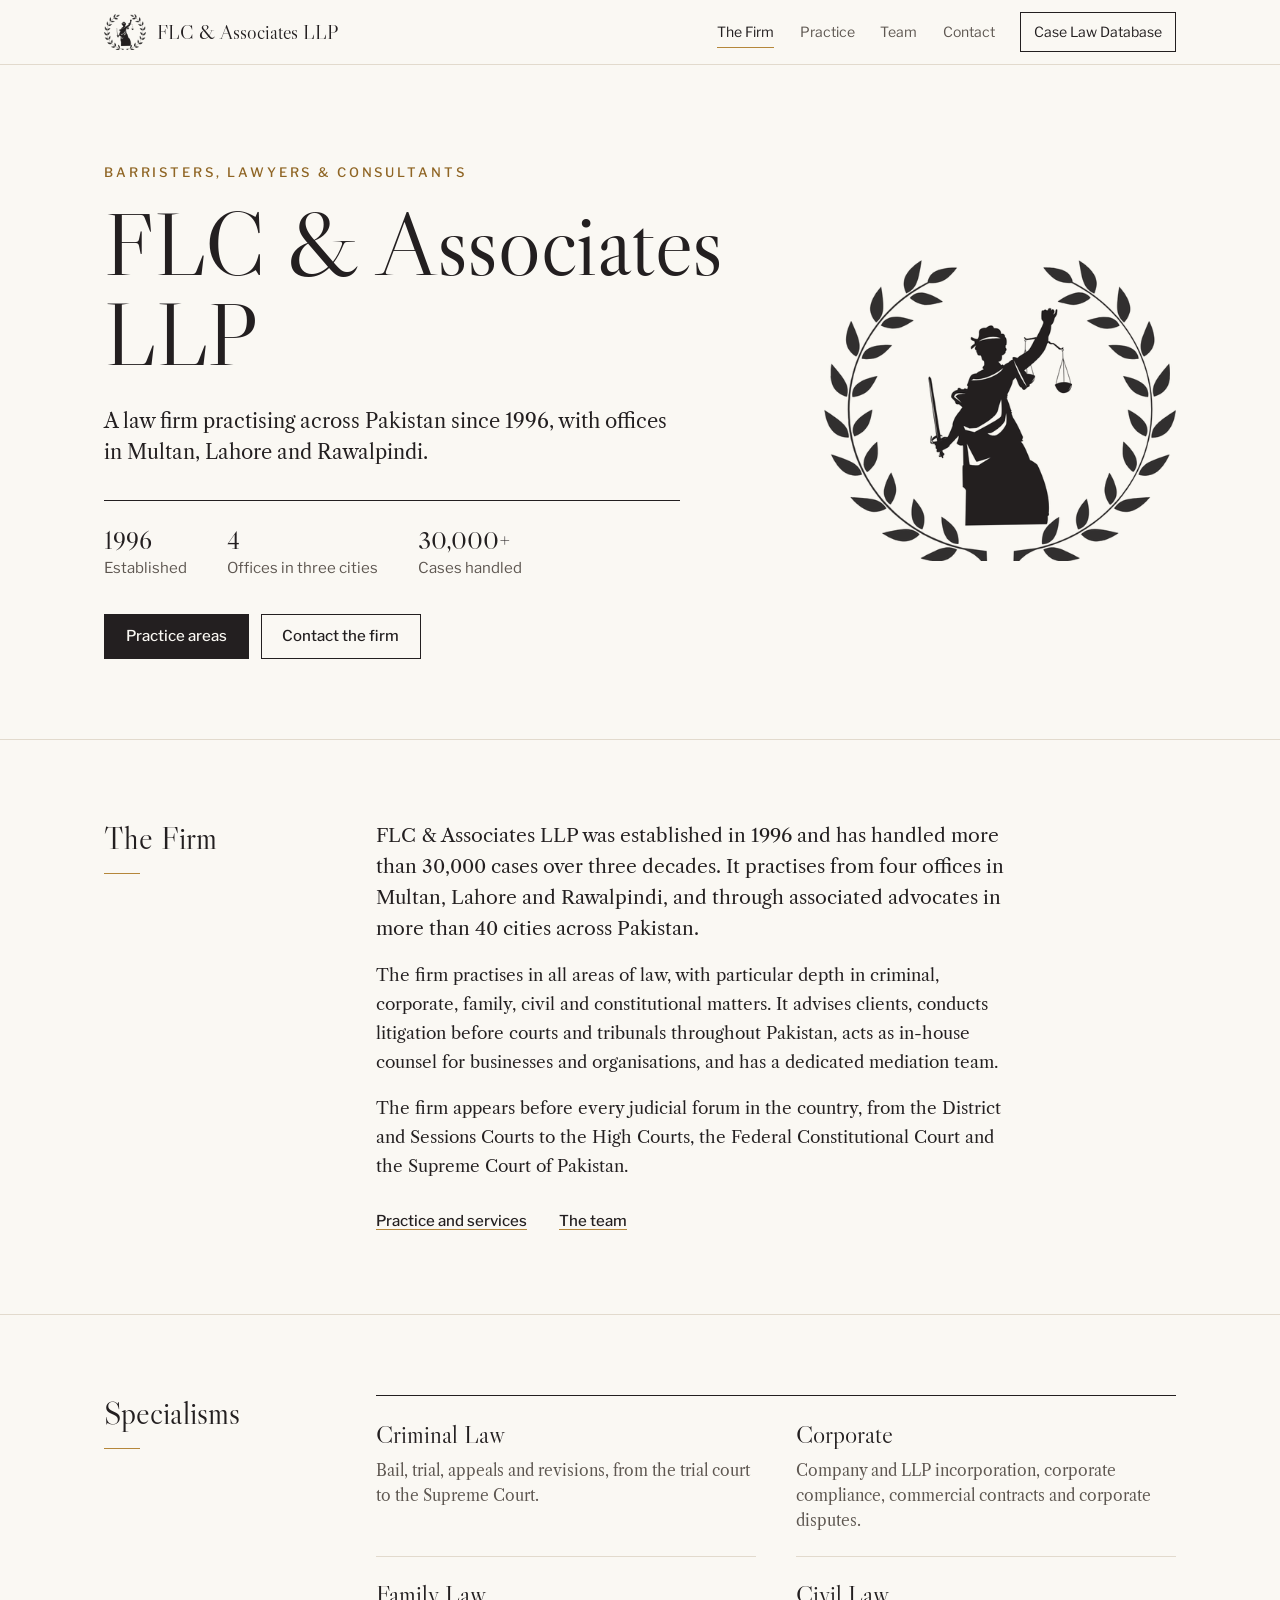
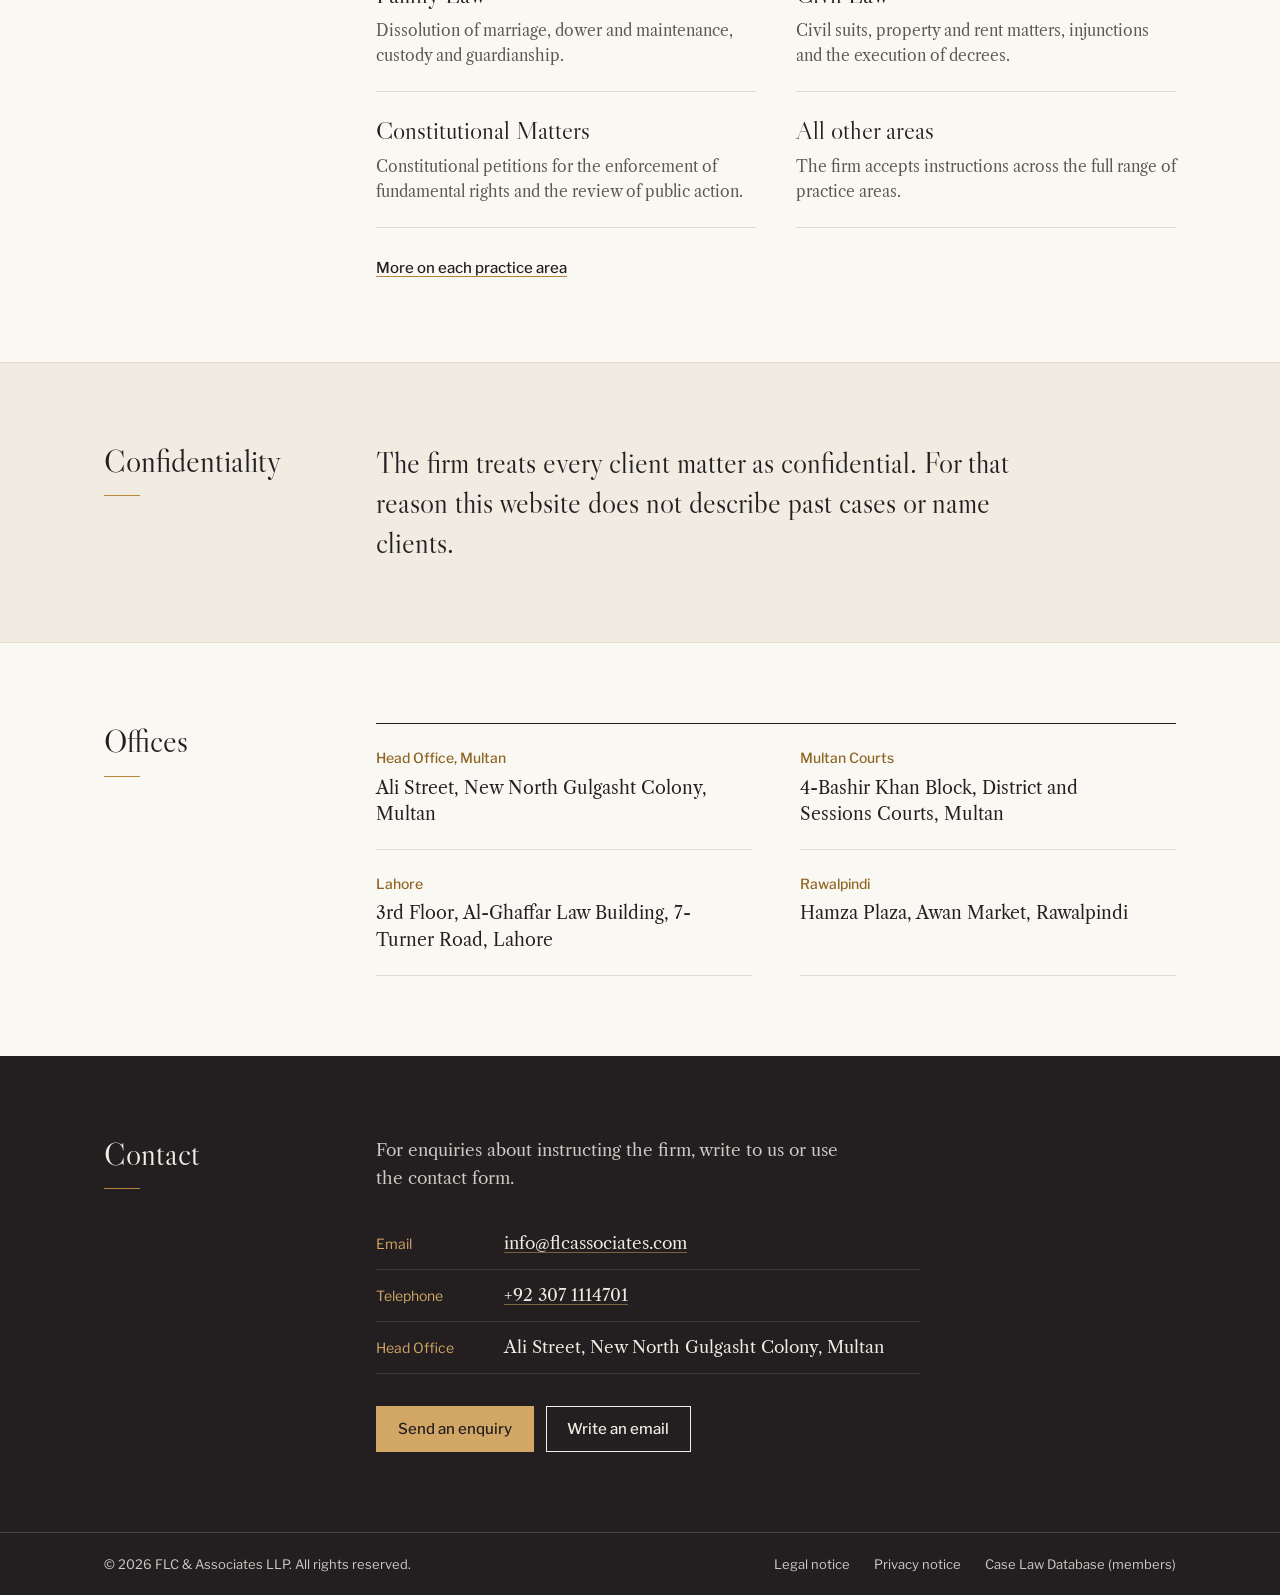
==== commit c4fdde77: "Home page: replace SECP figure with cases handled; update firm introduction Co-Authored-By: Claude O" ====
--- a/index.html
+++ b/index.html
@@ -11,6 +11,8 @@
 <meta property="og:title" content="FLC &amp; Associates LLP">
 <meta property="og:description" content="FLC &amp; Associates LLP is a law firm established in 1996 with offices in Multan, Lahore and Rawalpindi, practising in criminal, corporate, family, civil and constitutional law before every court in Pakistan.">
 <meta property="og:url" content="https://flcassociates.com/">
+<meta property="og:image" content="https://flcassociates.com/img/og-image.png">
+<meta name="twitter:card" content="summary">
 <link rel="icon" type="image/png" href="favicon.png">
 <link rel="apple-touch-icon" href="img/apple-touch-icon.png">
 <link rel="preload" href="fonts/libre-caslon-display-latin-400-normal.woff2" as="font" type="font/woff2" crossorigin>
@@ -19,20 +21,41 @@
 <script type="application/ld+json">
 {
   "@context": "https://schema.org",
-  "@type": "LegalService",
-  "@id": "https://flcassociates.com/#firm",
-  "name": "FLC & Associates LLP",
-  "url": "https://flcassociates.com/",
-  "logo": "https://flcassociates.com/img/emblem-480.png",
-  "email": "info@flcassociates.com",
-  "telephone": "+92-307-1114701",
-  "foundingDate": "1996",
-  "areaServed": "Pakistan",
-  "address": [
-    { "@type": "PostalAddress", "streetAddress": "Ali Street, New North Gulgasht Colony", "addressLocality": "Multan", "addressCountry": "PK" },
-    { "@type": "PostalAddress", "streetAddress": "4-Bashir Khan Block, District and Sessions Courts", "addressLocality": "Multan", "addressCountry": "PK" },
-    { "@type": "PostalAddress", "streetAddress": "3rd Floor, Al-Ghaffar Law Building, 7-Turner Road", "addressLocality": "Lahore", "addressCountry": "PK" },
-    { "@type": "PostalAddress", "streetAddress": "Hamza Plaza, Awan Market", "addressLocality": "Rawalpindi", "addressCountry": "PK" }
+  "@graph": [
+    {
+      "@type": "WebSite",
+      "@id": "https://flcassociates.com/#website",
+      "url": "https://flcassociates.com/",
+      "name": "FLC & Associates LLP",
+      "alternateName": ["FLC and Associates LLP", "FLC & Associates", "FLC Associates"],
+      "publisher": { "@id": "https://flcassociates.com/#firm" }
+    },
+    {
+      "@type": "LegalService",
+      "@id": "https://flcassociates.com/#firm",
+      "name": "FLC & Associates LLP",
+      "alternateName": ["FLC and Associates LLP", "FLC & Associates", "FLC Associates"],
+      "description": "Law firm established in 1996, practising in criminal, corporate, family, civil and constitutional law before the courts and tribunals of Pakistan.",
+      "url": "https://flcassociates.com/",
+      "logo": "https://flcassociates.com/img/logo-full.png",
+      "image": "https://flcassociates.com/img/logo-full.png",
+      "email": "info@flcassociates.com",
+      "telephone": "+92-307-1114701",
+      "foundingDate": "1996",
+      "areaServed": "Pakistan",
+      "address": [
+        { "@type": "PostalAddress", "streetAddress": "Ali Street, New North Gulgasht Colony", "addressLocality": "Multan", "addressRegion": "Punjab", "addressCountry": "PK" },
+        { "@type": "PostalAddress", "streetAddress": "4-Bashir Khan Block, District and Sessions Courts", "addressLocality": "Multan", "addressRegion": "Punjab", "addressCountry": "PK" },
+        { "@type": "PostalAddress", "streetAddress": "3rd Floor, Al-Ghaffar Law Building, 7-Turner Road", "addressLocality": "Lahore", "addressRegion": "Punjab", "addressCountry": "PK" },
+        { "@type": "PostalAddress", "streetAddress": "Hamza Plaza, Awan Market", "addressLocality": "Rawalpindi", "addressRegion": "Punjab", "addressCountry": "PK" }
+      ],
+      "founder": { "@type": "Person", "name": "Naseer Ahmad Thaheem" },
+      "employee": [
+        { "@type": "Person", "name": "Naseer Ahmad Thaheem", "jobTitle": "Managing Partner" },
+        { "@type": "Person", "name": "Mehr Zamir Hussain Sandhal", "jobTitle": "Senior Partner" },
+        { "@type": "Person", "name": "Ghalib Naseer", "jobTitle": "Partner", "url": "https://flcassociates.com/ghalib-naseer", "sameAs": ["https://ghalibnaseer.github.io/", "https://www.wikidata.org/wiki/Q141632011", "https://orcid.org/0009-0005-2123-7191"] }
+      ]
+    }
   ]
 }
 </script>
@@ -44,9 +67,9 @@
     <a class="brand" href="./"><img src="img/emblem-480.png" width="480" height="410" alt=""><span>FLC &amp; Associates LLP</span></a>
     <nav class="nav" aria-label="Site">
       <a href="./" aria-current="page">The Firm</a>
-      <a href="practice.html">Practice</a>
-      <a href="team.html">Team</a>
-      <a href="contact.html">Contact</a>
+      <a href="practice">Practice</a>
+      <a href="team">Team</a>
+      <a href="contact">Contact</a>
       <a class="members" href="https://caselawdatabase.flcassociates.com/" target="_blank" rel="nofollow noopener" title="Case Law Database (members only, opens in a new tab)"><span class="m-hide">Case Law </span>Database</a>
     </nav>
   </div>
@@ -61,11 +84,11 @@
       <div class="facts">
         <p><b>1996</b>Established</p>
         <p><b>4</b>Offices in three cities</p>
-        <p><b>LLP</b>Registered with the SECP</p>
+        <p><b>30,000+</b>Cases handled</p>
       </div>
       <div class="actions">
-        <a class="btn btn-solid" href="practice.html">Practice areas</a>
-        <a class="btn" href="contact.html">Contact the firm</a>
+        <a class="btn btn-solid" href="practice">Practice areas</a>
+        <a class="btn" href="contact">Contact the firm</a>
       </div>
     </div>
     <img class="emblem" src="img/emblem-480.png" width="480" height="410" alt="FLC &amp; Associates LLP emblem: the figure of Justice within a laurel wreath">
@@ -76,10 +99,10 @@
   <div class="wrap">
     <h2 id="firm-h">The Firm</h2>
     <div class="prose">
-      <p class="lead">FLC &amp; Associates LLP was established in 1996 and is a limited liability partnership registered with the Securities and Exchange Commission of Pakistan.</p>
+      <p class="lead">FLC &amp; Associates LLP was established in 1996 and has handled more than 30,000 cases over three decades. It practises from four offices in Multan, Lahore and Rawalpindi, and through associated advocates in more than 40 cities across Pakistan.</p>
       <p>The firm practises in all areas of law, with particular depth in criminal, corporate, family, civil and constitutional matters. It advises clients, conducts litigation before courts and tribunals throughout Pakistan, acts as in-house counsel for businesses and organisations, and has a dedicated mediation team.</p>
       <p>The firm appears before every judicial forum in the country, from the District and Sessions Courts to the High Courts, the Federal Constitutional Court and the Supreme Court of Pakistan.</p>
-      <div class="more"><a href="practice.html">Practice and services</a><a href="team.html">The team</a></div>
+      <div class="more"><a href="practice">Practice and services</a><a href="team">The team</a></div>
     </div>
   </div>
 </section>
@@ -96,7 +119,7 @@
         <li><h3>Constitutional Matters</h3><p>Constitutional petitions for the enforcement of fundamental rights and the review of public action.</p></li>
         <li><h3>All other areas</h3><p>The firm accepts instructions across the full range of practice areas.</p></li>
       </ul>
-      <div class="more"><a href="practice.html">More on each practice area</a></div>
+      <div class="more"><a href="practice">More on each practice area</a></div>
     </div>
   </div>
 </section>
@@ -136,7 +159,7 @@
         <div><dt>Head Office</dt><dd>Ali Street, New North Gulgasht Colony, Multan</dd></div>
       </dl>
       <div class="actions">
-        <a class="btn btn-solid" href="contact.html#form">Send an enquiry</a>
+        <a class="btn btn-solid" href="contact#form">Send an enquiry</a>
         <a class="btn" href="mailto:info@flcassociates.com">Write an email</a>
       </div>
     </div>
@@ -146,8 +169,8 @@
   <div class="wrap">
     <span>© 2026 FLC &amp; Associates LLP. All rights reserved.</span>
     <nav aria-label="Legal">
-      <a href="legal-notice.html">Legal notice</a>
-      <a href="privacy.html">Privacy notice</a>
+      <a href="legal-notice">Legal notice</a>
+      <a href="privacy">Privacy notice</a>
       <a href="https://caselawdatabase.flcassociates.com/" target="_blank" rel="nofollow noopener">Case Law Database (members)</a>
     </nav>
   </div>
--- a/site.css
+++ b/site.css
@@ -263,3 +263,6 @@
 .names li { break-inside: avoid; padding-block: 0.45rem; border-bottom: 1px solid var(--rule); font-size: 0.98rem; line-height: 1.4; }
 @media (max-width: 60rem) { .section > .wrap > .team { grid-column: auto; } .names { columns: 2; } }
 @media (max-width: 46rem) { .names { columns: 1; } }
+.regional .firm-logo { display: inline-block; text-decoration: none; }
+.regional .firm-logo img { display: block; width: min(100%, 24rem); height: auto; }
+.regional .firm-name { margin: 1.25rem 0 2.25rem; padding: 0; border: 0; font-style: normal; font-family: var(--display); font-weight: 400; font-size: 1.5rem; line-height: 1.2; }
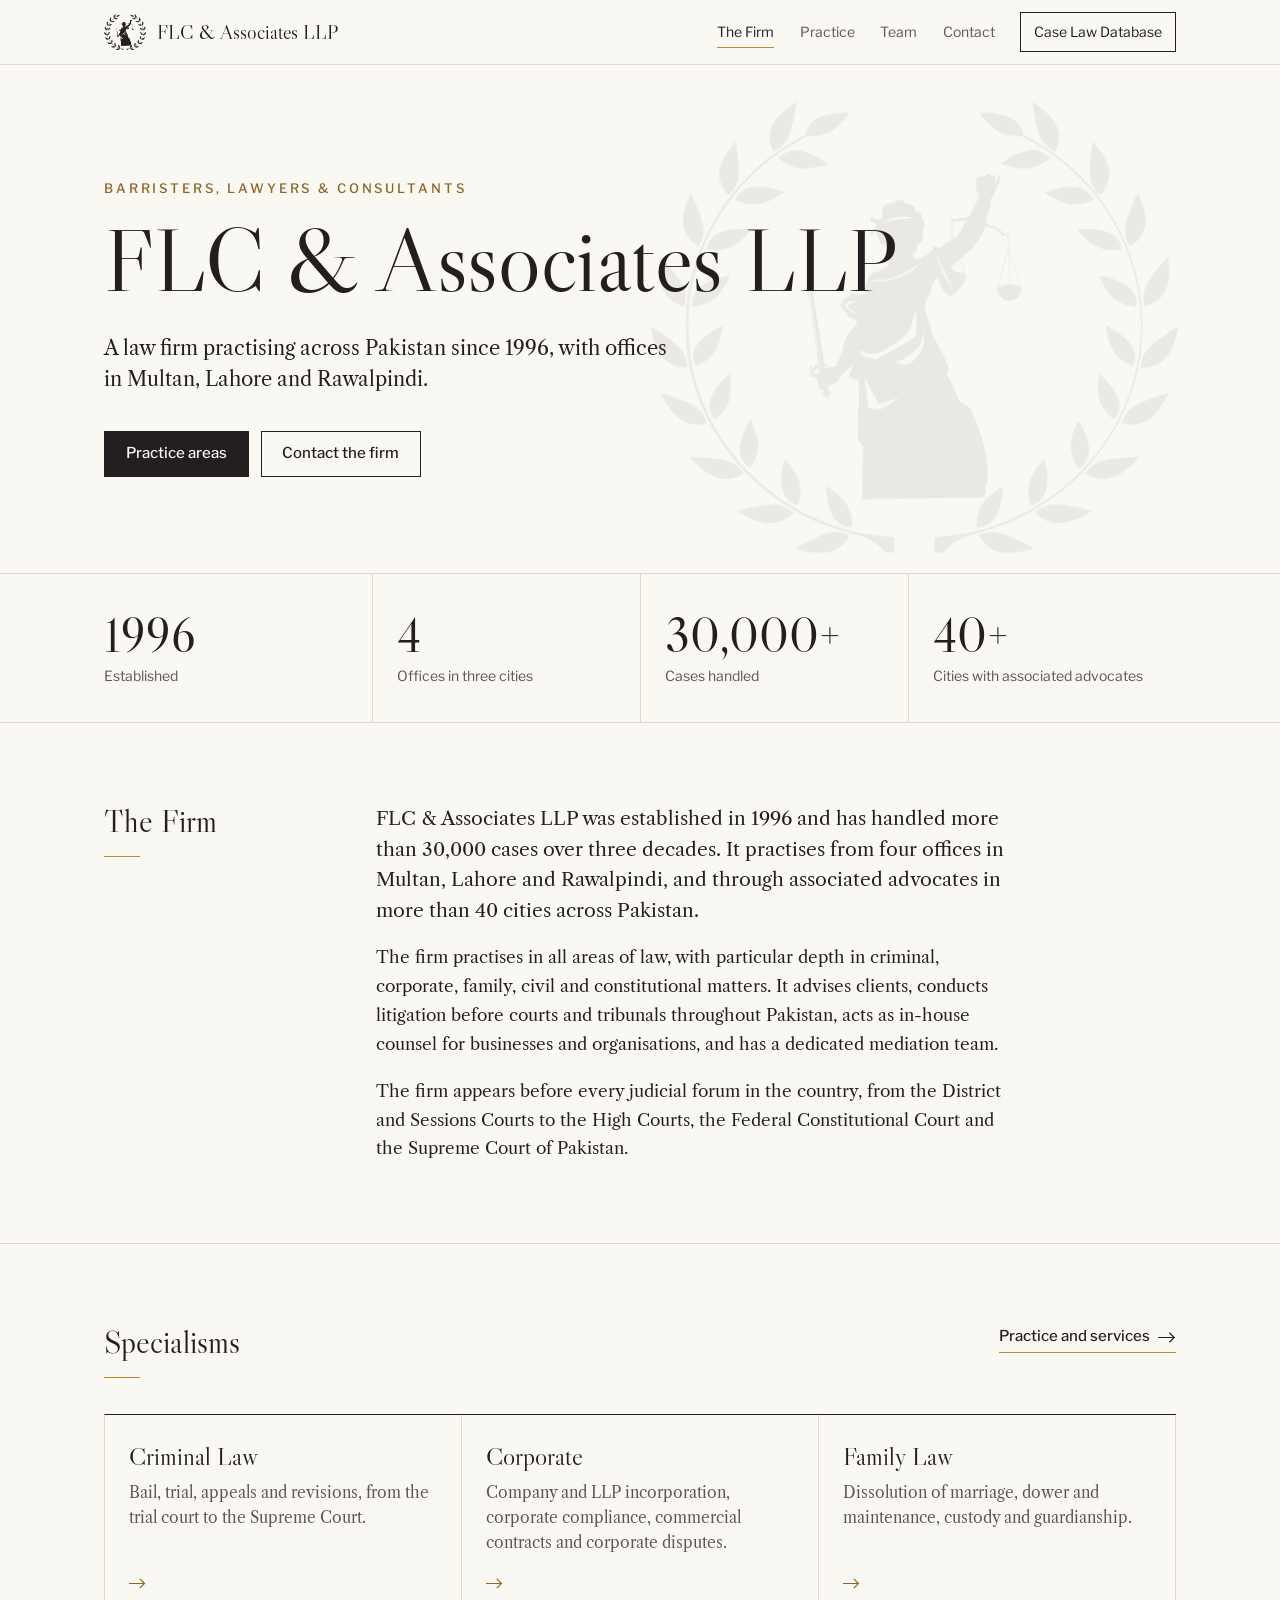
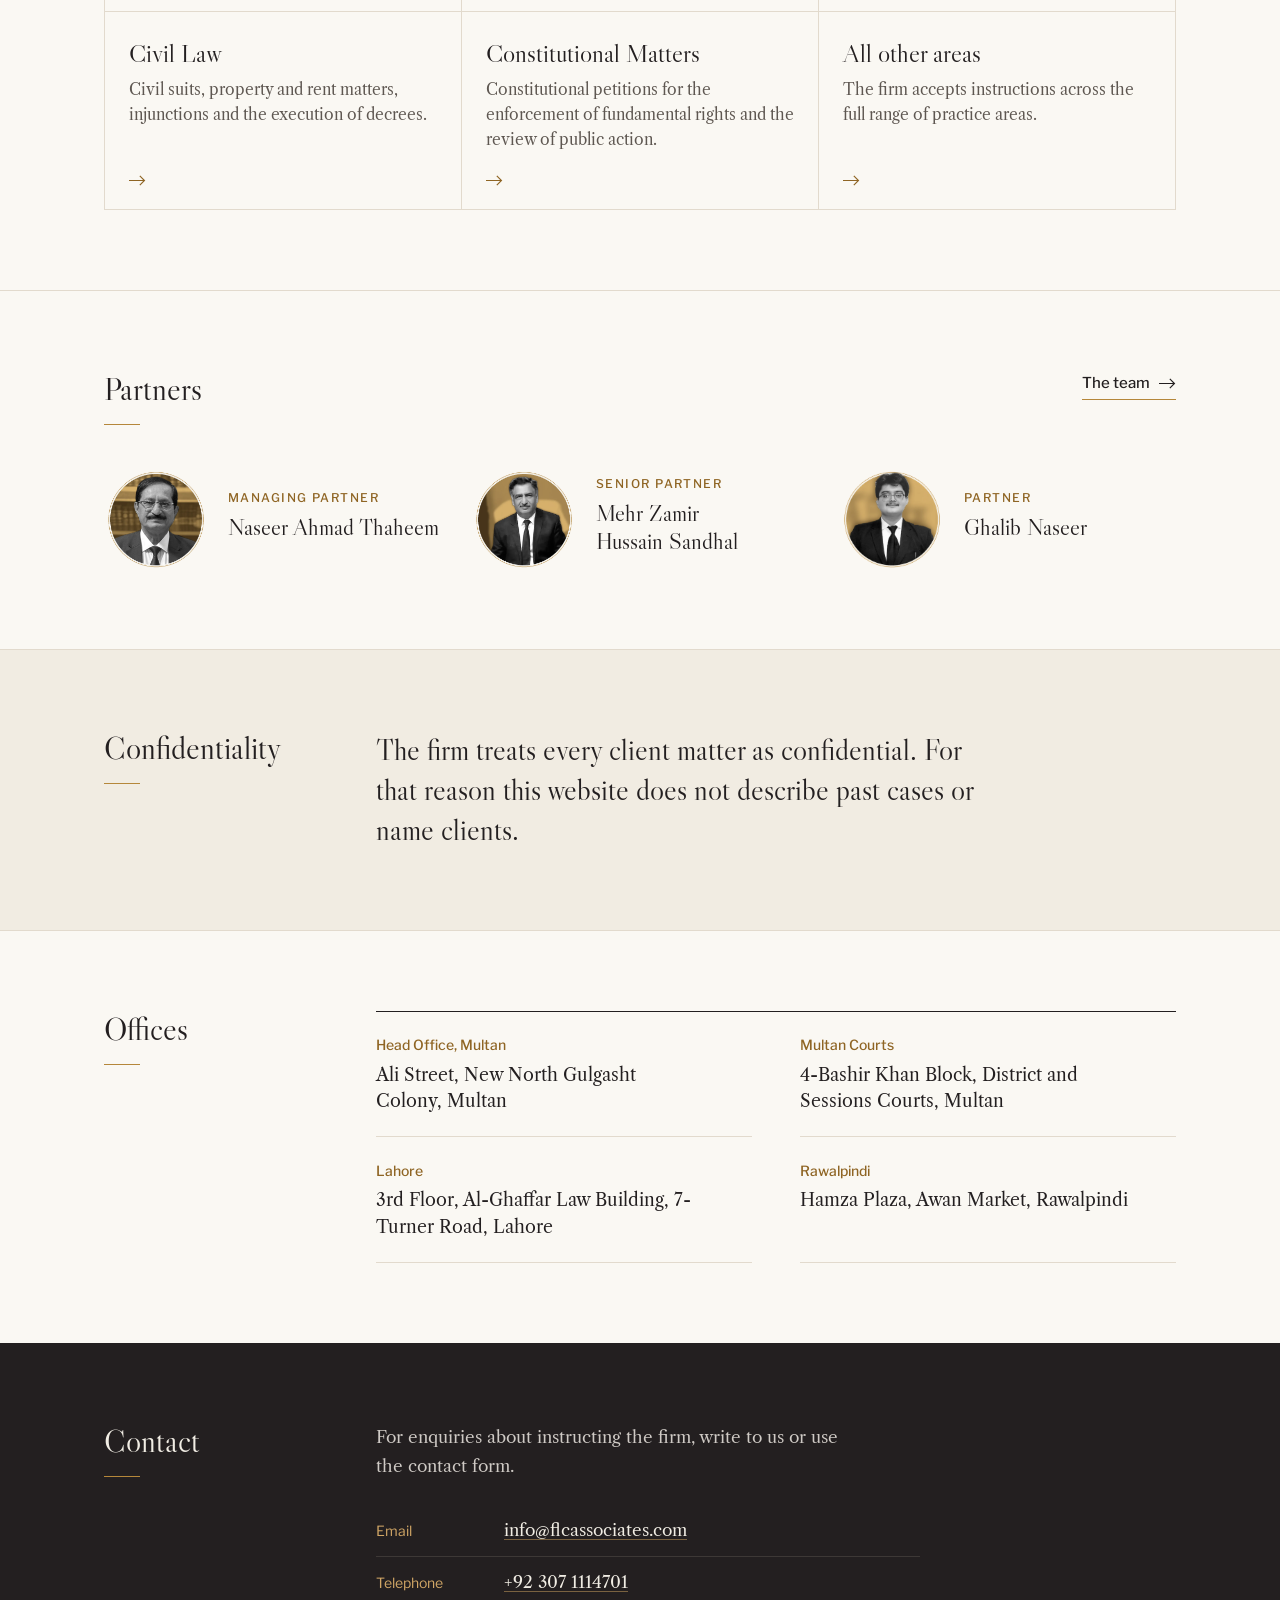
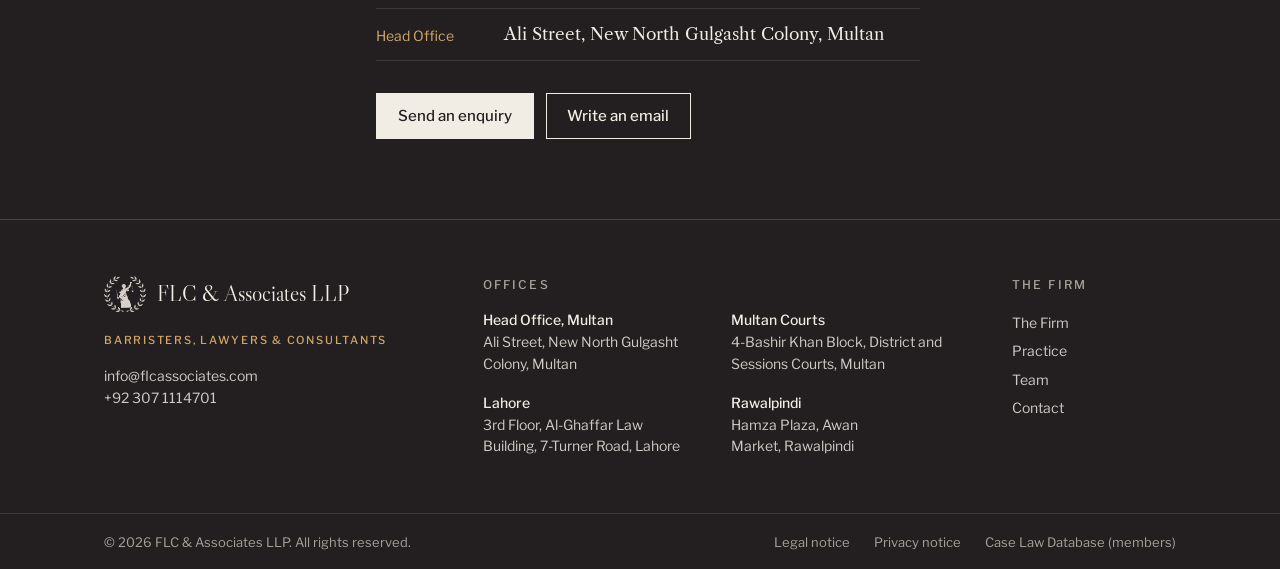
==== commit 1ce181d5: "Design refinements: phone menu, home page layout, footer, team lists, buttons, motion, print Co-Auth" ====
--- a/index.html
+++ b/index.html
@@ -17,7 +17,9 @@
 <link rel="apple-touch-icon" href="img/apple-touch-icon.png">
 <link rel="preload" href="fonts/libre-caslon-display-latin-400-normal.woff2" as="font" type="font/woff2" crossorigin>
 <link rel="preload" href="fonts/libre-caslon-text-latin-400-normal.woff2" as="font" type="font/woff2" crossorigin>
-<link rel="stylesheet" href="site.css">
+<link rel="stylesheet" href="site.css?v=196519d273">
+<script>document.documentElement.className = "js";</script>
+<script src="site.js?v=a1a21b194a" defer></script>
 <script type="application/ld+json">
 {
   "@context": "https://schema.org",
@@ -64,34 +66,37 @@
 <a class="skip" href="#main">Skip to content</a>
 <header class="topbar">
   <div class="wrap">
-    <a class="brand" href="./"><img src="img/emblem-480.png" width="480" height="410" alt=""><span>FLC &amp; Associates LLP</span></a>
-    <nav class="nav" aria-label="Site">
+    <a class="brand" href="./"><img src="img/emblem-160.png" width="160" height="137" alt=""><span>FLC &amp; Associates LLP</span></a>
+    <button class="menu-btn" type="button" aria-expanded="false" aria-controls="site-nav"><span class="menu-icon" aria-hidden="true"></span><span class="menu-label">Menu</span></button>
+    <nav class="nav" id="site-nav" aria-label="Site">
       <a href="./" aria-current="page">The Firm</a>
       <a href="practice">Practice</a>
       <a href="team">Team</a>
       <a href="contact">Contact</a>
-      <a class="members" href="https://caselawdatabase.flcassociates.com/" target="_blank" rel="nofollow noopener" title="Case Law Database (members only, opens in a new tab)"><span class="m-hide">Case Law </span>Database</a>
+      <a class="members" href="case-law-database">Case Law Database</a>
     </nav>
   </div>
 </header>
 <main id="main">
 <section class="firm-hero" aria-label="Introduction">
   <div class="wrap">
-    <div>
-      <p class="eyebrow">Barristers, Lawyers &amp; Consultants</p>
-      <h1>FLC &amp; Associates LLP</h1>
-      <p class="lede">A law firm practising across Pakistan since 1996, with offices in Multan, Lahore and Rawalpindi.</p>
-      <div class="facts">
-        <p><b>1996</b>Established</p>
-        <p><b>4</b>Offices in three cities</p>
-        <p><b>30,000+</b>Cases handled</p>
-      </div>
-      <div class="actions">
-        <a class="btn btn-solid" href="practice">Practice areas</a>
-        <a class="btn" href="contact">Contact the firm</a>
-      </div>
-    </div>
-    <img class="emblem" src="img/emblem-480.png" width="480" height="410" alt="FLC &amp; Associates LLP emblem: the figure of Justice within a laurel wreath">
+    <img class="hero-mark" src="img/emblem-480.png" width="480" height="410" alt="" aria-hidden="true">
+    <p class="eyebrow">Barristers, Lawyers &amp; Consultants</p>
+    <h1>FLC &amp; Associates LLP</h1>
+    <p class="lede">A law firm practising across Pakistan since 1996, with offices in Multan, Lahore and Rawalpindi.</p>
+    <div class="actions">
+      <a class="btn btn-solid" href="practice">Practice areas</a>
+      <a class="btn" href="contact">Contact the firm</a>
+    </div>
+  </div>
+</section>
+
+<section class="figures" aria-label="The firm in figures">
+  <div class="wrap">
+    <p><b>1996</b>Established</p>
+    <p><b>4</b>Offices in three cities</p>
+    <p><b>30,000+</b>Cases handled</p>
+    <p><b>40+</b>Cities with associated advocates</p>
   </div>
 </section>
 
@@ -102,25 +107,38 @@
       <p class="lead">FLC &amp; Associates LLP was established in 1996 and has handled more than 30,000 cases over three decades. It practises from four offices in Multan, Lahore and Rawalpindi, and through associated advocates in more than 40 cities across Pakistan.</p>
       <p>The firm practises in all areas of law, with particular depth in criminal, corporate, family, civil and constitutional matters. It advises clients, conducts litigation before courts and tribunals throughout Pakistan, acts as in-house counsel for businesses and organisations, and has a dedicated mediation team.</p>
       <p>The firm appears before every judicial forum in the country, from the District and Sessions Courts to the High Courts, the Federal Constitutional Court and the Supreme Court of Pakistan.</p>
-      <div class="more"><a href="practice">Practice and services</a><a href="team">The team</a></div>
-    </div>
-  </div>
-</section>
-
-<section class="section" id="specialisms" aria-labelledby="spec-h">
-  <div class="wrap">
-    <h2 id="spec-h">Specialisms</h2>
-    <div>
-      <ul class="practice">
-        <li><h3>Criminal Law</h3><p>Bail, trial, appeals and revisions, from the trial court to the Supreme Court.</p></li>
-        <li><h3>Corporate</h3><p>Company and LLP incorporation, corporate compliance, commercial contracts and corporate disputes.</p></li>
-        <li><h3>Family Law</h3><p>Dissolution of marriage, dower and maintenance, custody and guardianship.</p></li>
-        <li><h3>Civil Law</h3><p>Civil suits, property and rent matters, injunctions and the execution of decrees.</p></li>
-        <li><h3>Constitutional Matters</h3><p>Constitutional petitions for the enforcement of fundamental rights and the review of public action.</p></li>
-        <li><h3>All other areas</h3><p>The firm accepts instructions across the full range of practice areas.</p></li>
-      </ul>
-      <div class="more"><a href="practice">More on each practice area</a></div>
-    </div>
+    </div>
+  </div>
+</section>
+
+<section class="section wide" id="specialisms" aria-labelledby="spec-h">
+  <div class="wrap">
+    <div class="section-head">
+      <h2 id="spec-h">Specialisms</h2>
+      <a class="arrow" href="practice">Practice and services</a>
+    </div>
+    <ul class="cards">
+      <li><a href="practice#criminal-law"><h3>Criminal Law</h3><p>Bail, trial, appeals and revisions, from the trial court to the Supreme Court.</p><span class="go" aria-hidden="true"></span></a></li>
+      <li><a href="practice#corporate"><h3>Corporate</h3><p>Company and LLP incorporation, corporate compliance, commercial contracts and corporate disputes.</p><span class="go" aria-hidden="true"></span></a></li>
+      <li><a href="practice#family-law"><h3>Family Law</h3><p>Dissolution of marriage, dower and maintenance, custody and guardianship.</p><span class="go" aria-hidden="true"></span></a></li>
+      <li><a href="practice#civil-law"><h3>Civil Law</h3><p>Civil suits, property and rent matters, injunctions and the execution of decrees.</p><span class="go" aria-hidden="true"></span></a></li>
+      <li><a href="practice#constitutional-matters"><h3>Constitutional Matters</h3><p>Constitutional petitions for the enforcement of fundamental rights and the review of public action.</p><span class="go" aria-hidden="true"></span></a></li>
+      <li><a href="practice#other-areas"><h3>All other areas</h3><p>The firm accepts instructions across the full range of practice areas.</p><span class="go" aria-hidden="true"></span></a></li>
+    </ul>
+  </div>
+</section>
+
+<section class="section wide" id="partners" aria-labelledby="lead-h">
+  <div class="wrap">
+    <div class="section-head">
+      <h2 id="lead-h">Partners</h2>
+      <a class="arrow" href="team">The team</a>
+    </div>
+    <ul class="leaders">
+        <li><a href="team#partners"><picture><source srcset="img/team/naseer-ahmad-thaheem.webp" type="image/webp"><img src="img/team/naseer-ahmad-thaheem.png" width="600" height="626" alt="" loading="lazy"></picture><span><span class="role">Managing Partner</span><span class="name">Naseer Ahmad Thaheem</span></span></a></li>
+        <li><a href="team#partners"><picture><source srcset="img/team/mehr-zamir-hussain-sandhal.webp" type="image/webp"><img src="img/team/mehr-zamir-hussain-sandhal.png" width="600" height="626" alt="" loading="lazy"></picture><span><span class="role">Senior Partner</span><span class="name">Mehr Zamir Hussain Sandhal</span></span></a></li>
+        <li><a href="team#partners"><picture><source srcset="img/team/ghalib-naseer.webp" type="image/webp"><img src="img/team/ghalib-naseer.png" width="600" height="626" alt="" loading="lazy"></picture><span><span class="role">Partner</span><span class="name">Ghalib Naseer</span></span></a></li>
+    </ul>
   </div>
 </section>
 
@@ -166,13 +184,38 @@
   </div>
 </section>
 <footer class="site">
-  <div class="wrap">
-    <span>© 2026 FLC &amp; Associates LLP. All rights reserved.</span>
-    <nav aria-label="Legal">
-      <a href="legal-notice">Legal notice</a>
-      <a href="privacy">Privacy notice</a>
-      <a href="https://caselawdatabase.flcassociates.com/" target="_blank" rel="nofollow noopener">Case Law Database (members)</a>
+  <div class="wrap foot-grid">
+    <div class="foot-brand">
+      <a class="foot-logo" href="./"><img src="img/emblem-light-160.png" width="160" height="137" alt="" loading="lazy"><span>FLC &amp; Associates LLP</span></a>
+      <p class="foot-tag">Barristers, Lawyers &amp; Consultants</p>
+      <p class="foot-contact"><a href="mailto:info@flcassociates.com">info@flcassociates.com</a><br><a href="tel:+923071114701">+92 307 1114701</a></p>
+    </div>
+    <div class="foot-offices">
+      <p class="foot-h">Offices</p>
+      <ul>
+        <li><span>Head Office, Multan</span>Ali Street, New North Gulgasht Colony, Multan</li>
+        <li><span>Multan Courts</span>4-Bashir Khan Block, District and Sessions Courts, Multan</li>
+        <li><span>Lahore</span>3rd Floor, Al-Ghaffar Law Building, 7-Turner Road, Lahore</li>
+        <li><span>Rawalpindi</span>Hamza Plaza, Awan Market, Rawalpindi</li>
+      </ul>
+    </div>
+    <nav class="foot-links" aria-label="Footer">
+      <p class="foot-h">The firm</p>
+      <a href="./">The Firm</a>
+      <a href="practice">Practice</a>
+      <a href="team">Team</a>
+      <a href="contact">Contact</a>
     </nav>
+  </div>
+  <div class="foot-base">
+    <div class="wrap">
+      <span>© 2026 FLC &amp; Associates LLP. All rights reserved.</span>
+      <nav aria-label="Legal">
+        <a href="legal-notice">Legal notice</a>
+        <a href="privacy">Privacy notice</a>
+        <a href="case-law-database">Case Law Database (members)</a>
+      </nav>
+    </div>
   </div>
 </footer>
 </body>
--- a/site.css
+++ b/site.css
@@ -18,16 +18,20 @@
   --text: "Caslon Text", "Big Caslon", Georgia, serif;
   --ui: "Franklin", "Franklin Gothic Medium", "Helvetica Neue", Arial, sans-serif;
   --margin-col: 13rem;
+  --measure: 40rem;
+  --arrow: url("data:image/svg+xml,%3Csvg xmlns='http://www.w3.org/2000/svg' viewBox='0 0 22 14'%3E%3Cpath d='M0 7h20M14 1l6 6-6 6' fill='none' stroke='%23000' stroke-width='1.5'/%3E%3C/svg%3E");
 }
 *, *::before, *::after { box-sizing: border-box; }
 html { scroll-behavior: smooth; -webkit-text-size-adjust: 100%; }
 @media (prefers-reduced-motion: reduce) { html { scroll-behavior: auto; } }
 body { margin: 0; background: var(--paper); color: var(--ink); font-family: var(--text); font-size: 1.0625rem; line-height: 1.7; -webkit-font-smoothing: antialiased; }
 img { max-width: 100%; height: auto; }
-a { color: inherit; text-decoration-color: var(--gold-line); text-decoration-thickness: 1px; text-underline-offset: 0.2em; }
+a { color: inherit; text-decoration-color: var(--gold-line); text-decoration-thickness: 1px; text-underline-offset: 0.2em; transition: color 0.18s ease, text-decoration-color 0.18s ease; }
 a:hover { color: var(--gold); }
 :focus-visible { outline: 2px solid var(--gold-line); outline-offset: 3px; }
 h1, h2, h3, h4, p, ul, ol, dl, dd, address { margin: 0; padding: 0; font-style: normal; }
+h1, h2, h3, h4, blockquote { text-wrap: balance; }
+p, li, dd { text-wrap: pretty; }
 ul, ol { list-style: none; }
 .wrap { max-width: 72rem; margin-inline: auto; padding-inline: clamp(1.25rem, 4vw, 2.5rem); }
 .skip { position: absolute; left: -999px; top: 0; background: var(--ink); color: var(--paper); padding: 0.6rem 1rem; font-family: var(--ui); font-size: 0.9rem; z-index: 20; }
@@ -39,30 +43,43 @@
 .topbar .wrap { display: flex; align-items: center; justify-content: space-between; gap: 2rem; padding-block: 0.75rem; }
 .brand { display: flex; align-items: center; gap: 0.7rem; font-family: var(--display); font-size: 1.25rem; line-height: 1.1; text-decoration: none; white-space: nowrap; }
 .brand img { width: 2.6rem; height: auto; }
+.brand:hover { color: inherit; }
+.menu-btn { display: none; }
 .nav { display: flex; align-items: center; gap: 1.6rem; overflow-x: auto; scrollbar-width: none; font-family: var(--ui); font-size: 0.875rem; }
 .nav::-webkit-scrollbar { display: none; }
-.nav a { text-decoration: none; color: var(--muted); white-space: nowrap; padding-block: 0.2rem; }
+.nav a { text-decoration: none; color: var(--muted); white-space: nowrap; padding-block: 0.2rem; transition: color 0.18s ease, background-color 0.18s ease, border-color 0.18s ease, box-shadow 0.18s ease; }
 .nav a:hover { color: var(--ink); }
 .nav a[aria-current="page"] { color: var(--ink); box-shadow: 0 1px 0 var(--gold-line); }
 .nav .members { border: 1px solid var(--ink); color: var(--ink); padding: 0.45rem 0.8rem; }
-.nav .members:hover { border-color: var(--gold); color: var(--gold); }
+.nav .members:hover, .nav .members[aria-current="page"] { background: var(--ink); border-color: var(--ink); color: var(--paper); box-shadow: none; }
 
 /* Buttons */
 .actions { margin-top: 2rem; display: flex; flex-wrap: wrap; gap: 0.75rem; }
-.btn { display: inline-block; font-family: var(--ui); font-size: 0.9375rem; font-weight: 500; line-height: 1; padding: 0.9rem 1.3rem; border: 1px solid var(--ink); background: transparent; color: var(--ink); text-decoration: none; cursor: pointer; }
+.btn { display: inline-block; font-family: var(--ui); font-size: 0.9375rem; font-weight: 500; line-height: 1; padding: 0.9rem 1.3rem; border: 1px solid var(--ink); border-radius: 0; background: transparent; color: var(--ink); text-decoration: none; cursor: pointer; transition: background-color 0.18s ease, border-color 0.18s ease, color 0.18s ease; }
 .btn-solid { background: var(--ink); border-color: var(--ink); color: var(--paper); }
-.btn:hover { border-color: var(--gold); color: var(--gold); }
+.btn:hover { background: var(--ink); border-color: var(--ink); color: var(--paper); }
 .btn-solid:hover { background: var(--gold); border-color: var(--gold); color: #fff; }
+.btn:active { transform: translateY(1px); }
+/* Text link with an arrow */
+.arrow, .more a { display: inline-flex; align-items: center; gap: 0.5rem; font-family: var(--ui); font-size: 0.9375rem; font-weight: 500; text-decoration: none; padding-bottom: 0.15rem; box-shadow: 0 1px 0 var(--gold-line); }
+.arrow::after, .more a::after, .go::after { content: ""; width: 1.1rem; height: 0.7rem; background: currentColor; -webkit-mask: var(--arrow) center / contain no-repeat; mask: var(--arrow) center / contain no-repeat; transition: transform 0.2s ease; }
+.arrow:hover::after, .more a:hover::after, a:hover > .go::after { transform: translateX(0.25rem); }
 
 /* Firm hero */
-.firm-hero { padding-block: clamp(3rem, 8vw, 6rem) clamp(3rem, 7vw, 5rem); }
-.firm-hero .wrap { display: grid; grid-template-columns: minmax(0, 1fr) minmax(0, 22rem); gap: clamp(2rem, 6vw, 5rem); align-items: center; }
+.firm-hero { position: relative; overflow: hidden; padding-block: clamp(3.5rem, 9vw, 7rem) clamp(3rem, 8vw, 6rem); }
+.firm-hero .wrap { position: relative; }
+.firm-hero .wrap > * { position: relative; }
+.firm-hero .hero-mark { position: absolute; right: clamp(0rem, 3vw, 2.5rem); top: 50%; transform: translateY(-50%); width: min(33rem, 44vw); max-width: none; opacity: 0.07; pointer-events: none; -webkit-user-select: none; user-select: none; }
 .eyebrow { font-family: var(--ui); font-size: 0.8125rem; font-weight: 500; letter-spacing: 0.22em; text-transform: uppercase; color: var(--gold); }
 .firm-hero h1 { margin-top: 1rem; font-family: var(--display); font-weight: 400; font-size: clamp(2.8rem, 7.4vw, 5.6rem); line-height: 1; letter-spacing: -0.005em; }
 .firm-hero .lede { margin-top: 1.75rem; max-width: 36rem; font-size: 1.25rem; line-height: 1.55; }
-.firm-hero .facts { margin-top: 2rem; padding-top: 1.5rem; border-top: 1px solid var(--ink); display: flex; flex-wrap: wrap; gap: 0.75rem 2.5rem; max-width: 36rem; font-family: var(--ui); font-size: 0.9375rem; color: var(--muted); }
-.firm-hero .facts b { display: block; font-family: var(--display); font-weight: 400; font-size: 1.6rem; line-height: 1.2; color: var(--ink); }
-.emblem { display: block; width: 100%; max-width: 22rem; margin-inline: auto; }
+.firm-hero .actions { margin-top: 2.25rem; }
+.figures { border-block: 1px solid var(--rule); }
+.figures .wrap { display: grid; grid-template-columns: repeat(4, minmax(0, 1fr)); }
+.figures p { padding: clamp(1.5rem, 3vw, 2.25rem) 1.5rem; border-left: 1px solid var(--rule); font-family: var(--ui); font-size: 0.875rem; line-height: 1.4; color: var(--muted); }
+.figures p:first-child { border-left: 0; padding-left: 0; }
+.figures b { display: block; margin-bottom: 0.4rem; font-family: var(--display); font-weight: 400; font-size: clamp(2rem, 4.2vw, 3rem); line-height: 1.05; color: var(--ink); }
+.figures + .section { border-top: 0; }
 
 /* Page head (inner pages) */
 .page-head { padding-block: clamp(2.5rem, 6vw, 4.5rem) clamp(1.5rem, 4vw, 2.5rem); border-bottom: 1px solid var(--rule); }
@@ -76,28 +93,28 @@
 .section h2 { font-family: var(--display); font-weight: 400; font-size: 2rem; line-height: 1.15; align-self: start; position: sticky; top: 6rem; }
 .section h2::after { content: ""; display: block; width: 2.25rem; height: 1px; background: var(--gold-line); margin-top: 1rem; }
 .section[id] { scroll-margin-top: 4.5rem; }
-.intro { max-width: 40rem; color: var(--muted); margin-bottom: 2.25rem; }
+.intro { max-width: var(--measure); color: var(--muted); margin-bottom: 2.25rem; }
 h3 { font-family: var(--text); font-weight: 400; font-style: italic; font-size: 1.35rem; line-height: 1.3; margin: 3rem 0 0.5rem; padding-bottom: 0.6rem; border-bottom: 1px solid var(--ink); }
 .body > h3:first-child, .intro + h3 { margin-top: 0; }
 h4 { font-family: var(--text); font-weight: 400; font-size: 1.15rem; line-height: 1.4; }
-.prose p { max-width: 40rem; }
+.prose p { max-width: var(--measure); }
 .prose p + p { margin-top: 1.1rem; }
 .prose p.lead { font-size: 1.2rem; line-height: 1.6; }
 
 /* Grids of short entries */
 .practice { display: grid; grid-template-columns: repeat(2, minmax(0, 1fr)); column-gap: 2.5rem; border-top: 1px solid var(--ink); }
 .practice.three { grid-template-columns: repeat(3, minmax(0, 1fr)); }
-.practice li { padding-block: 1.4rem; border-bottom: 1px solid var(--rule); }
+.practice li { padding-block: 1.4rem; border-bottom: 1px solid var(--rule); scroll-margin-top: 5rem; }
 .practice h3 { font-family: var(--display); font-style: normal; font-size: 1.6rem; line-height: 1.2; margin: 0; padding: 0; border: 0; }
 .practice p { margin-top: 0.6rem; font-size: 0.97rem; line-height: 1.6; color: var(--muted); }
-.more { margin-top: 1.75rem; display: flex; flex-wrap: wrap; gap: 0.5rem 2rem; font-family: var(--ui); font-size: 0.9375rem; font-weight: 500; }
+.more { margin-top: 1.75rem; display: flex; flex-wrap: wrap; gap: 0.75rem 2rem; }
 .forums { columns: 2; column-gap: 2.5rem; border-top: 1px solid var(--ink); }
 .forums li { break-inside: avoid; padding-block: 0.8rem; border-bottom: 1px solid var(--rule); font-size: 1.05rem; }
-.note-small { margin-top: 1.25rem; max-width: 40rem; font-family: var(--ui); font-size: 0.875rem; color: var(--muted); }
+.note-small { margin-top: 1.25rem; max-width: var(--measure); font-family: var(--ui); font-size: 0.875rem; color: var(--muted); }
 
 /* Confidentiality band */
 .band { background: var(--stone); }
-.band blockquote { margin: 0; max-width: 42rem; font-family: var(--display); font-size: clamp(1.4rem, 2.6vw, 1.85rem); line-height: 1.35; }
+.band blockquote { margin: 0; max-width: var(--measure); font-family: var(--display); font-size: clamp(1.4rem, 2.6vw, 1.85rem); line-height: 1.35; }
 
 /* Team */
 .team { display: grid; grid-template-columns: repeat(3, minmax(0, 1fr)); gap: 2.5rem 2rem; }
@@ -129,15 +146,16 @@
 .contact a { text-decoration-color: #7A6240; }
 .contact a:hover { color: #E3BE84; }
 .contact .btn { border-color: #F1EDE4; color: #F1EDE4; }
-.contact .btn-solid { background: #D2A766; border-color: #D2A766; color: var(--deep); }
-.contact .btn:hover { border-color: #E3BE84; color: #E3BE84; }
-.contact .btn-solid:hover { background: #E3BE84; color: var(--deep); }
+.contact .btn-solid { background: #F1EDE4; border-color: #F1EDE4; color: var(--deep); }
+.contact .btn:hover { background: #F1EDE4; border-color: #F1EDE4; color: var(--deep); }
+.contact .btn-solid:hover { background: #D2A766; border-color: #D2A766; color: var(--deep); }
 
 /* Form */
 .form { display: grid; grid-template-columns: repeat(2, minmax(0, 1fr)); gap: 1.1rem 1.5rem; max-width: 44rem; }
 .form .full { grid-column: 1 / -1; }
 .form label { display: block; font-family: var(--ui); font-size: 0.875rem; font-weight: 500; margin-bottom: 0.35rem; }
-.form input, .form select, .form textarea { width: 100%; font: inherit; font-size: 1rem; color: var(--ink); background: #fff; border: 1px solid #CFC6B8; border-radius: 0; padding: 0.7rem 0.8rem; }
+.form input, .form select, .form textarea { width: 100%; font: inherit; font-size: 1rem; color: var(--ink); background: #fff; border: 1px solid #CFC6B8; border-radius: 0; padding: 0.7rem 0.8rem; transition: border-color 0.18s ease; }
+.form input:hover, .form select:hover, .form textarea:hover { border-color: var(--muted); }
 .form textarea { min-height: 9rem; resize: vertical; }
 .form input:focus, .form select:focus, .form textarea:focus { outline: 2px solid var(--gold-line); outline-offset: 0; border-color: var(--gold-line); }
 .form .check { display: flex; gap: 0.6rem; align-items: flex-start; font-family: var(--ui); font-size: 0.875rem; line-height: 1.5; color: var(--muted); }
@@ -148,17 +166,27 @@
 
 /* Legal text */
 .legal h3 { margin-top: 2.5rem; }
-.legal p, .legal li { max-width: 42rem; }
+.legal p, .legal li { max-width: var(--measure); }
 .legal p + p, .legal ul { margin-top: 0.9rem; }
 .legal ul { list-style: disc; padding-left: 1.25rem; }
 .legal li + li { margin-top: 0.4rem; }
 
 /* Footer */
-footer.site { background: var(--deep); color: #CFCAC5; border-top: 1px solid #4A4443; font-family: var(--ui); font-size: 0.8125rem; }
-footer.site .wrap { display: flex; flex-wrap: wrap; justify-content: space-between; gap: 0.5rem 2rem; padding-block: 1.25rem; }
-footer.site nav { display: flex; flex-wrap: wrap; gap: 0.5rem 1.5rem; }
+footer.site { background: var(--deep); color: #CFCAC5; border-top: 1px solid #4A4443; font-family: var(--ui); font-size: 0.875rem; line-height: 1.55; }
 footer.site a { text-decoration: none; }
 footer.site a:hover { color: #E3BE84; }
+.foot-grid { display: grid; grid-template-columns: minmax(0, 1.15fr) minmax(0, 1.7fr) minmax(0, 0.6fr); gap: 2.5rem clamp(2rem, 5vw, 4rem); padding-block: clamp(2.5rem, 5vw, 3.5rem); }
+.foot-logo { display: inline-flex; align-items: center; gap: 0.7rem; font-family: var(--display); font-size: 1.35rem; line-height: 1.1; color: #F1EDE4; }
+.foot-logo img { width: 2.6rem; height: auto; }
+.foot-tag { margin-top: 0.9rem; font-size: 0.6875rem; font-weight: 500; letter-spacing: 0.16em; white-space: nowrap; text-transform: uppercase; color: #D2A766; }
+.foot-contact { margin-top: 1rem; }
+.foot-h { margin-bottom: 0.9rem; font-size: 0.75rem; font-weight: 500; letter-spacing: 0.18em; text-transform: uppercase; color: #A8A19A; }
+.foot-offices ul { display: grid; grid-template-columns: repeat(2, minmax(0, 1fr)); gap: 1.1rem 2rem; }
+.foot-offices li span { display: block; color: #F1EDE4; font-weight: 500; }
+.foot-links a { display: block; width: fit-content; padding-block: 0.2rem; }
+.foot-base { border-top: 1px solid #3D3836; font-size: 0.8125rem; color: #A8A19A; }
+.foot-base .wrap { display: flex; flex-wrap: wrap; justify-content: space-between; gap: 0.5rem 2rem; padding-block: 1.1rem; }
+.foot-base nav { display: flex; flex-wrap: wrap; gap: 0.5rem 1.5rem; }
 
 /* Profile page (from the personal portfolio) */
 .hero { padding-block: clamp(3rem, 8vw, 6rem) clamp(3rem, 7vw, 5rem); }
@@ -224,7 +252,11 @@
 }
 @media (max-width: 46rem) {
   .firm-hero .wrap, .hero .wrap { grid-template-columns: minmax(0, 1fr); }
-  .emblem { order: -1; max-width: 12rem; margin-inline: 0; }
+  .firm-hero .hero-mark { width: 17rem; right: -4.5rem; top: -0.5rem; transform: none; opacity: 0.06; }
+  .figures .wrap { grid-template-columns: repeat(2, minmax(0, 1fr)); }
+  .figures p { padding: 1.4rem 1rem 1.4rem 1.25rem; }
+  .figures p:nth-child(odd) { border-left: 0; padding-left: 0; }
+  .figures p:nth-child(n+3) { border-top: 1px solid var(--rule); }
   .hero-portrait { order: -1; max-width: 13rem; }
   .practice, .practice.three, .offices, .honours, .form { grid-template-columns: minmax(0, 1fr); }
   .forums { columns: 1; }
@@ -234,22 +266,59 @@
   .works > li { grid-template-columns: 3.25rem minmax(0, 1fr); column-gap: 1rem; }
   .topbar .wrap { flex-direction: column; align-items: flex-start; gap: 0.5rem; padding-block: 0.7rem; }
   .nav { width: 100%; gap: 1.25rem; }
-  .section[id] { scroll-margin-top: 7rem; }
+  .section[id] { scroll-margin-top: 4.5rem; }
   .contact dl > div { grid-template-columns: minmax(0, 1fr); }
 }
+/* Case Law Database information page */
+.db-head .wrap { display: flex; align-items: center; gap: clamp(1.25rem, 4vw, 2.5rem); }
+.db-emblem { width: clamp(4.5rem, 12vw, 7.5rem); flex-shrink: 0; }
+.signoff { margin-top: 2rem !important; line-height: 1.6; }
+.signoff-name { font-family: var(--display); font-size: 1.35rem; }
+.db-login { margin-top: 2.5rem; padding-top: 2rem; border-top: 1px solid var(--rule); max-width: 40rem; }
+.db-login .note-small { margin-top: 0.9rem; }
+
 @media print {
-  .topbar, .actions, .nav { display: none; }
-  .contact, footer.site { background: #fff; color: #000; }
+  @page { margin: 18mm 16mm; }
+  body { background: #fff; font-size: 11pt; }
+  .topbar, .skip, .actions, .more, .arrow, .go, .menu-btn, .hero-mark, .names-more, .form, .form-warning, .foot-links, .foot-base nav, .jump, .db-login .btn { display: none !important; }
+  .reveal { opacity: 1 !important; transform: none !important; }
+  .names.collapsed li { display: list-item !important; }
+  .section, .firm-hero, .page-head, .contact { padding-block: 1.25rem; }
+  .section h2 { position: static; }
+  .person, .cards li, .practice li, .offices li, .ledger > li, .works > li { break-inside: avoid; }
+  h2, h3, h4 { break-after: avoid; }
+  .band, .contact, footer.site, .feature, .cite p { background: none !important; color: #000 !important; }
+  .contact *, footer.site * { color: #000 !important; border-color: #bbb !important; }
+  .foot-logo img { display: none; }
+  a { text-decoration: none; }
 }
 
 /* Sections without a margin heading */
 .section.single > .wrap { display: block; }
 .section.single h2.sr-only { position: absolute; }
 @media (max-width: 46rem) {
-  .nav { gap: 1rem; font-size: 0.8125rem; }
+  .nav { gap: 1rem; font-size: 0.8125rem; flex-wrap: wrap; }
   .nav .members { padding: 0.35rem 0.6rem; }
-}
-@media (max-width: 46rem) { .m-hide { display: none; } }
+  .brand { font-size: 1.15rem; }
+  .brand img { width: 2.3rem; }
+  .js .topbar .wrap { flex-direction: row; align-items: center; gap: 1rem; padding-block: 0.6rem; }
+  .js .menu-btn { display: inline-flex; align-items: center; gap: 0.55rem; flex: none; font-family: var(--ui); font-size: 0.875rem; font-weight: 500; line-height: 1; color: var(--ink); background: none; border: 1px solid var(--ink); border-radius: 0; padding: 0.6rem 0.75rem; cursor: pointer; transition: background-color 0.18s ease, color 0.18s ease; }
+  .js .menu-btn[aria-expanded="true"] { background: var(--ink); color: var(--paper); }
+  .menu-icon { position: relative; width: 1rem; height: 1px; background: currentColor; }
+  .menu-icon::before, .menu-icon::after { content: ""; position: absolute; left: 0; width: 100%; height: 1px; background: currentColor; transition: transform 0.2s ease; }
+  .menu-icon::before { top: -5px; }
+  .menu-icon::after { top: 5px; }
+  .menu-btn[aria-expanded="true"] .menu-icon { background: transparent; }
+  .menu-btn[aria-expanded="true"] .menu-icon::before { transform: translateY(5px) rotate(45deg); }
+  .menu-btn[aria-expanded="true"] .menu-icon::after { transform: translateY(-5px) rotate(-45deg); }
+  .js .nav { display: none; position: absolute; left: 0; right: 0; top: 100%; width: auto; flex-direction: column; align-items: stretch; gap: 0; padding: 0.25rem clamp(1.25rem, 4vw, 2.5rem) 1.25rem; background: var(--paper); border-bottom: 1px solid var(--rule); box-shadow: 0 14px 24px rgba(35, 31, 32, 0.08); font-size: 1rem; overflow: visible; }
+  .js .nav.open { display: flex; }
+  .js .nav a { padding-block: 0.9rem; border-bottom: 1px solid var(--rule); color: var(--ink); }
+  .js .nav a[aria-current="page"] { box-shadow: none; color: var(--gold); }
+  .js .nav .members { margin-top: 1.1rem; padding: 0.85rem; border: 1px solid var(--ink); text-align: center; font-size: 0.9375rem; }
+  .js .nav .members[aria-current="page"] { color: var(--paper); }
+}
+@media (max-width: 22rem) { .menu-label { display: none; } }
 
 /* Team: styled portraits and the list of advocates */
 .person .photo { aspect-ratio: 800 / 834; background: none; border: 0; overflow: visible; display: block; }
@@ -259,10 +328,69 @@
 .section > .wrap > .team { grid-column: 2; }
 .list-head { margin-top: 2.5rem; }
 .list-head:first-child { margin-top: 0; }
-.names { columns: 3; column-gap: 2rem; margin-top: 0.75rem; }
-.names li { break-inside: avoid; padding-block: 0.45rem; border-bottom: 1px solid var(--rule); font-size: 0.98rem; line-height: 1.4; }
+.list-head { display: flex; align-items: baseline; justify-content: space-between; gap: 1rem; }
+.list-head .count { font-family: var(--ui); font-style: normal; font-size: 0.8125rem; color: var(--muted); font-variant-numeric: tabular-nums; }
+.names { columns: 3; column-gap: 2.5rem; margin-top: 0.6rem; }
+.names li { break-inside: avoid; padding-block: 0.32rem; font-size: 0.95rem; line-height: 1.4; text-wrap: wrap; }
+.names-more { display: none; }
 @media (max-width: 60rem) { .section > .wrap > .team { grid-column: auto; } .names { columns: 2; } }
-@media (max-width: 46rem) { .names { columns: 1; } }
-.regional .firm-logo { display: inline-block; text-decoration: none; }
-.regional .firm-logo img { display: block; width: min(100%, 24rem); height: auto; }
-.regional .firm-name { margin: 1.25rem 0 2.25rem; padding: 0; border: 0; font-style: normal; font-family: var(--display); font-weight: 400; font-size: 1.5rem; line-height: 1.2; }
+@media (max-width: 46rem) {
+  .names { columns: 1; }
+  .names li { padding-block: 0.5rem; border-bottom: 1px solid var(--rule); }
+  .names.collapsed li:nth-child(n+11) { display: none; }
+  .names-more { display: block; width: 100%; margin-top: 1rem; font-family: var(--ui); font-size: 0.9375rem; font-weight: 500; line-height: 1; color: var(--ink); background: none; border: 1px solid var(--ink); border-radius: 0; padding: 0.9rem 1.3rem; cursor: pointer; }
+}
+.regional .firm-card { display: flex; flex-wrap: wrap; align-items: center; justify-content: space-between; gap: 1.25rem 2rem; margin-bottom: 2.75rem; padding: 1.5rem clamp(1.25rem, 3vw, 2rem); background: #fff; border: 1px solid var(--rule); }
+.regional .firm-logo { display: block; flex: none; width: min(100%, 19rem); text-decoration: none; }
+.regional .firm-logo img { display: block; width: 100%; height: auto; }
+
+/* Full-width sections: heading above the content */
+.section.wide > .wrap { display: block; }
+.section.wide h2 { position: static; }
+.section-head { display: flex; flex-wrap: wrap; align-items: baseline; justify-content: space-between; gap: 1rem 2rem; margin-bottom: 2.25rem; }
+.section .section-head h2 { margin-bottom: 0; }
+
+/* Linked cards (home page specialisms) */
+.cards { display: grid; grid-template-columns: repeat(3, minmax(0, 1fr)); border-top: 1px solid var(--ink); border-left: 1px solid var(--rule); }
+.cards li { border-right: 1px solid var(--rule); border-bottom: 1px solid var(--rule); }
+.cards a { display: flex; flex-direction: column; height: 100%; padding: 1.6rem 1.5rem 1.4rem; text-decoration: none; transition: background-color 0.2s ease; }
+.cards a:hover { background: #fff; color: inherit; }
+.cards h3 { margin: 0; padding: 0; border: 0; font-family: var(--display); font-style: normal; font-size: 1.6rem; line-height: 1.2; }
+.cards p { margin-top: 0.6rem; font-size: 0.97rem; line-height: 1.6; color: var(--muted); }
+.cards .go { display: flex; margin-top: auto; padding-top: 1.4rem; color: var(--gold); }
+
+/* Partners strip (home page) */
+.leaders { display: grid; grid-template-columns: repeat(3, minmax(0, 1fr)); gap: 1.5rem 2rem; }
+.leaders a { display: flex; align-items: center; gap: 1.25rem; text-decoration: none; }
+.leaders picture { flex: none; width: 6.5rem; }
+.leaders img { display: block; width: 100%; height: auto; }
+.leaders .role { display: block; font-family: var(--ui); font-size: 0.75rem; font-weight: 500; letter-spacing: 0.12em; text-transform: uppercase; color: var(--gold); }
+.leaders .name { display: block; margin-top: 0.3rem; font-family: var(--display); font-size: 1.45rem; line-height: 1.2; color: var(--ink); transition: color 0.18s ease; }
+.leaders a:hover .name { color: var(--gold); }
+
+@media (max-width: 60rem) {
+  .cards { grid-template-columns: repeat(2, minmax(0, 1fr)); }
+  .leaders { grid-template-columns: minmax(0, 1fr); }
+  .foot-grid { grid-template-columns: repeat(2, minmax(0, 1fr)); }
+  .foot-offices { grid-column: 1 / -1; order: 3; }
+}
+@media (max-width: 46rem) {
+  .cards { grid-template-columns: minmax(0, 1fr); }
+  .cards a { padding: 1.3rem 1.25rem 1.2rem; }
+  .cards .go { padding-top: 1rem; }
+  .leaders picture { width: 5.25rem; }
+  .foot-grid { grid-template-columns: minmax(0, 1fr); gap: 2rem; }
+  .foot-offices ul { grid-template-columns: minmax(0, 1fr); gap: 0.9rem; }
+  .foot-offices { order: 0; }
+  .foot-links { display: flex; flex-wrap: wrap; gap: 0.25rem 1.5rem; }
+  .foot-links .foot-h { flex-basis: 100%; margin-bottom: 0.5rem; }
+  .section-head { flex-direction: column; align-items: flex-start; gap: 1.25rem; margin-bottom: 1.75rem; }
+  .regional .firm-card { justify-content: flex-start; }
+}
+
+/* Motion: sections fade in as they come into view (set up by site.js) */
+@media (prefers-reduced-motion: no-preference) {
+  .js .reveal { opacity: 0; transform: translateY(0.9rem); transition: opacity 0.6s ease, transform 0.6s ease; }
+  .js .reveal.in { opacity: 1; transform: none; }
+}
+@media (prefers-reduced-motion: reduce) { *, *::before, *::after { transition: none !important; } }
